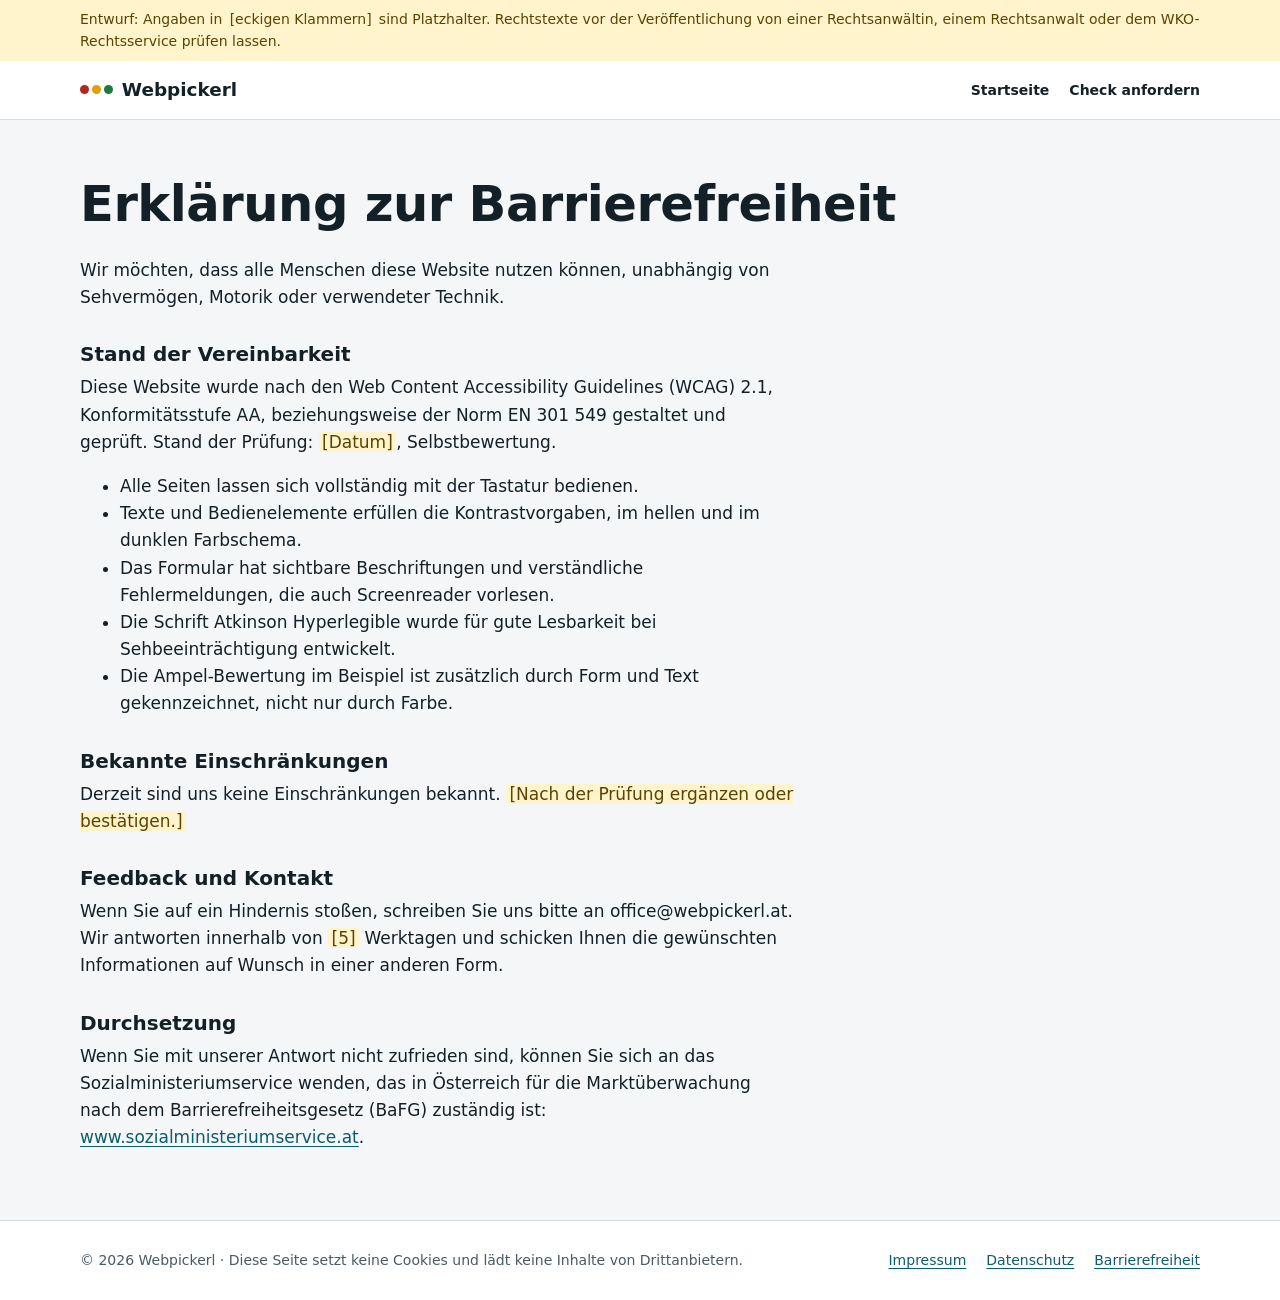
==== barrierefreiheit.html @ 26c3992f "Add Webpickerl landing page, legal pages and PHP backend Static landing page (Austrian German, no co" ====
<!doctype html>
<html lang="de-AT">
<head>
<meta charset="utf-8">
<meta name="viewport" content="width=device-width, initial-scale=1, viewport-fit=cover">
<title>Erklärung zur Barrierefreiheit</title>
<meta name="robots" content="noindex, follow">
<meta name="color-scheme" content="light dark">
<link rel="stylesheet" href="assets/styles.css">
</head>
<body>
<a class="skip" href="#inhalt">Zum Inhalt springen</a>

<!-- ENTWURF: diesen Hinweis vor dem Livegang entfernen -->
<div class="draft" role="note"><div class="wrap">Entwurf: Angaben in <span class="ph">[eckigen Klammern]</span> sind Platzhalter. Rechtstexte vor der Veröffentlichung von einer Rechtsanwältin, einem Rechtsanwalt oder dem WKO-Rechtsservice prüfen lassen.</div></div>

<header class="site-header">
  <div class="wrap">
    <a class="brand" href="index.html"><span class="brand-mark" aria-hidden="true"><i></i><i></i><i></i></span>Webpickerl</a>
    <nav class="site-nav" aria-label="Hauptnavigation">
      <ul>
        <li><a href="index.html">Startseite</a></li>
        <li><a href="index.html#anfordern">Check anfordern</a></li>
      </ul>
    </nav>
  </div>
</header>

<main id="inhalt" class="legal">
  <div class="wrap">
    <h1>Erklärung zur Barrierefreiheit</h1>
    <p>Wir möchten, dass alle Menschen diese Website nutzen können, unabhängig von Sehvermögen, Motorik oder verwendeter Technik.</p>

    <h2>Stand der Vereinbarkeit</h2>
    <p>Diese Website wurde nach den Web Content Accessibility Guidelines (WCAG) 2.1, Konformitätsstufe AA, beziehungsweise der Norm EN 301 549 gestaltet und geprüft. Stand der Prüfung: <span class="ph">[Datum]</span>, Selbstbewertung.</p>
    <ul>
      <li>Alle Seiten lassen sich vollständig mit der Tastatur bedienen.</li>
      <li>Texte und Bedienelemente erfüllen die Kontrastvorgaben, im hellen und im dunklen Farbschema.</li>
      <li>Das Formular hat sichtbare Beschriftungen und verständliche Fehlermeldungen, die auch Screenreader vorlesen.</li>
      <li>Die Schrift Atkinson Hyperlegible wurde für gute Lesbarkeit bei Sehbeeinträchtigung entwickelt.</li>
      <li>Die Ampel-Bewertung im Beispiel ist zusätzlich durch Form und Text gekennzeichnet, nicht nur durch Farbe.</li>
    </ul>

    <h2>Bekannte Einschränkungen</h2>
    <p>Derzeit sind uns keine Einschränkungen bekannt. <span class="ph">[Nach der Prüfung ergänzen oder bestätigen.]</span></p>

    <h2>Feedback und Kontakt</h2>
    <p>Wenn Sie auf ein Hindernis stoßen, schreiben Sie uns bitte an office@webpickerl.at. Wir antworten innerhalb von <span class="ph">[5]</span> Werktagen und schicken Ihnen die gewünschten Informationen auf Wunsch in einer anderen Form.</p>

    <h2>Durchsetzung</h2>
    <p>Wenn Sie mit unserer Antwort nicht zufrieden sind, können Sie sich an das Sozialministeriumservice wenden, das in Österreich für die Marktüberwachung nach dem Barrierefreiheitsgesetz (BaFG) zuständig ist: <a href="https://www.sozialministeriumservice.at" rel="noopener">www.sozialministeriumservice.at</a>.</p>
  </div>
</main>

<footer class="site-footer">
  <div class="wrap">
    <p>© 2026 Webpickerl · Diese Seite setzt keine Cookies und lädt keine Inhalte von Drittanbietern.</p>
    <ul>
      <li><a href="impressum.html">Impressum</a></li>
      <li><a href="datenschutz.html">Datenschutz</a></li>
      <li><a href="barrierefreiheit.html" aria-current="page">Barrierefreiheit</a></li>
    </ul>
  </div>
</footer>
</body>
</html>
---- assets/styles.css ----
/* Website-Check landing page
   Layout: one reading column with a two-column hero (pitch + sample "Ampel" report),
   sections separated by space and a single rule, the form as the one boxed object. */

@font-face { font-family: "Atkinson Hyperlegible"; src: url("fonts/atkinson-hyperlegible-latin-400-normal.woff2") format("woff2"); font-weight: 400; font-style: normal; font-display: swap; }
@font-face { font-family: "Atkinson Hyperlegible"; src: url("fonts/atkinson-hyperlegible-latin-400-italic.woff2") format("woff2"); font-weight: 400; font-style: italic; font-display: swap; }
@font-face { font-family: "Atkinson Hyperlegible"; src: url("fonts/atkinson-hyperlegible-latin-700-normal.woff2") format("woff2"); font-weight: 700; font-style: normal; font-display: swap; }
@font-face { font-family: "Bricolage Grotesque"; src: url("fonts/bricolage-grotesque-latin-700-normal.woff2") format("woff2"); font-weight: 700; font-style: normal; font-display: swap; }
@font-face { font-family: "Bricolage Grotesque"; src: url("fonts/bricolage-grotesque-latin-800-normal.woff2") format("woff2"); font-weight: 800; font-style: normal; font-display: swap; }

:root {
  --bg: #f4f6f7;
  --surface: #ffffff;
  --ink: #142028;
  --muted: #4a5a64;
  --line: #d3dce0;
  --accent: #0a5d70;
  --accent-ink: #ffffff;
  --accent-soft: #dcecef;
  --ok: #1d7a3e;
  --warn: #8a5a00;
  --warn-dot: #e0a100;
  --bad: #b3261e;
  --focus: #e0a100;
  --draft-bg: #fff4cc;
  --draft-ink: #5c4300;

  --font-display: "Bricolage Grotesque", "Segoe UI", system-ui, sans-serif;
  --font-body: "Atkinson Hyperlegible", "Segoe UI", system-ui, -apple-system, sans-serif;
  --font-mono: ui-monospace, "Cascadia Mono", Consolas, "DejaVu Sans Mono", monospace;

  --step--1: 0.875rem;
  --step-0: 1.0625rem;
  --step-1: 1.25rem;
  --step-2: 1.6rem;
  --step-3: clamp(2rem, 1.4rem + 2.6vw, 3.1rem);

  --radius: 6px;
  --measure: 66ch;
  --wrap: 72rem;
}
@media (prefers-color-scheme: dark) {
  :root:not([data-theme="light"]) {
    --bg: #0f171c; --surface: #16222a; --ink: #e5edf1; --muted: #a3b4bd; --line: #2b3b44;
    --accent: #6cc6d9; --accent-ink: #0b1a20; --accent-soft: #173640;
    --ok: #6fd18f; --warn: #f0c050; --warn-dot: #f0c050; --bad: #ff8a80; --focus: #f0c050;
    --draft-bg: #3a3010; --draft-ink: #ffe28a;
    color-scheme: dark;
  }
}
:root[data-theme="dark"] {
  --bg: #0f171c; --surface: #16222a; --ink: #e5edf1; --muted: #a3b4bd; --line: #2b3b44;
  --accent: #6cc6d9; --accent-ink: #0b1a20; --accent-soft: #173640;
  --ok: #6fd18f; --warn: #f0c050; --warn-dot: #f0c050; --bad: #ff8a80; --focus: #f0c050;
  --draft-bg: #3a3010; --draft-ink: #ffe28a;
  color-scheme: dark;
}

*, *::before, *::after { box-sizing: border-box; }
html { -webkit-text-size-adjust: 100%; }
body {
  margin: 0;
  background: var(--bg);
  color: var(--ink);
  font-family: var(--font-body);
  font-size: var(--step-0);
  line-height: 1.6;
}
img, svg { max-width: 100%; }
a { color: var(--accent); text-underline-offset: 0.18em; }
a:hover { text-decoration-thickness: 2px; }
:focus-visible { outline: 3px solid var(--focus); outline-offset: 2px; border-radius: 2px; }
h1, h2, h3 { font-family: var(--font-display); line-height: 1.15; text-wrap: balance; margin: 0; }
h1 { font-size: var(--step-3); font-weight: 800; letter-spacing: -0.01em; }
h2 { font-size: var(--step-2); font-weight: 700; }
h3 { font-size: var(--step-1); font-weight: 700; }
p { margin: 0; }

.wrap {
  max-width: var(--wrap);
  margin-inline: auto;
  padding-left: max(16px, env(safe-area-inset-left, 0px));
  padding-right: max(16px, env(safe-area-inset-right, 0px));
}

.skip {
  position: absolute; left: 8px; top: -100px; z-index: 20;
  background: var(--accent); color: var(--accent-ink); padding: 0.6rem 1rem; border-radius: var(--radius);
}
.skip:focus { top: 8px; }

.draft {
  background: var(--draft-bg); color: var(--draft-ink);
  font-size: var(--step--1);
}
.draft .wrap { padding-block: 0.5rem; }
.ph { background: var(--draft-bg); color: var(--draft-ink); padding: 0 0.2em; border-radius: 3px; }

/* Header */
.site-header { border-bottom: 1px solid var(--line); background: var(--surface); }
.site-header .wrap { display: flex; flex-wrap: wrap; align-items: center; justify-content: space-between; gap: 0.75rem 1.5rem; padding-block: 0.9rem; }
.brand { font-family: var(--font-display); font-weight: 800; font-size: 1.15rem; color: var(--ink); text-decoration: none; display: inline-flex; align-items: center; gap: 0.55rem; }
.brand-mark { display: inline-flex; gap: 3px; }
.brand-mark i { width: 9px; height: 9px; border-radius: 50%; display: block; }
.brand-mark i:nth-child(1) { background: var(--bad); }
.brand-mark i:nth-child(2) { background: var(--warn-dot); }
.brand-mark i:nth-child(3) { background: var(--ok); }
.site-nav ul { list-style: none; margin: 0; padding: 0; display: flex; flex-wrap: wrap; gap: 0.25rem 1.25rem; }
.site-nav a { color: var(--ink); text-decoration: none; font-weight: 700; font-size: var(--step--1); }
.site-nav a:hover { color: var(--accent); text-decoration: underline; }

/* Buttons */
.btn {
  display: inline-flex; align-items: center; justify-content: center; gap: 0.5rem;
  min-height: 48px; padding: 0.7rem 1.3rem;
  background: var(--accent); color: var(--accent-ink);
  border: 2px solid var(--accent); border-radius: var(--radius);
  font: 700 var(--step-0)/1.2 var(--font-body); text-decoration: none; cursor: pointer;
}
.btn:hover { filter: brightness(1.08); text-decoration: none; }
.btn-ghost { background: transparent; color: var(--accent); }

/* Sections */
main section { padding-block: clamp(2.5rem, 6vw, 4.5rem); }
main section + section { border-top: 1px solid var(--line); }
.eyebrow { font-size: var(--step--1); font-weight: 700; letter-spacing: 0.08em; text-transform: uppercase; color: var(--accent); }
.section-head { display: grid; gap: 0.6rem; max-width: var(--measure); margin-bottom: 2rem; }
.lead { font-size: var(--step-1); color: var(--muted); max-width: var(--measure); }

/* Hero */
.hero .wrap { display: grid; gap: 2.5rem; grid-template-columns: minmax(0, 1.1fr) minmax(0, 0.9fr); align-items: start; }
.hero-text { display: grid; gap: 1.25rem; min-width: 0; }
.hero-actions { display: flex; flex-wrap: wrap; gap: 0.75rem; align-items: center; }
.hero-facts { list-style: none; padding: 0; margin: 0; display: grid; gap: 0.35rem; color: var(--muted); }
.hero-facts li::before { content: "✓"; color: var(--ok); font-weight: 700; margin-right: 0.5rem; }

/* Sample report */
.report { background: var(--surface); border: 1px solid var(--line); border-radius: var(--radius); box-shadow: 0 10px 30px -18px rgba(10, 40, 50, 0.45); min-width: 0; }
.report-head { padding: 1rem 1.1rem 0.8rem; border-bottom: 1px solid var(--line); display: grid; gap: 0.15rem; }
.report-head .tag { justify-self: start; font-size: 0.75rem; font-weight: 700; letter-spacing: 0.08em; text-transform: uppercase; background: var(--accent-soft); color: var(--ink); padding: 0.1rem 0.5rem; border-radius: 3px; }
.report-head .url { font-family: var(--font-mono); font-size: var(--step--1); overflow-wrap: anywhere; }
.report-head .date { font-size: 0.8rem; color: var(--muted); }
.report ul { list-style: none; margin: 0; padding: 0.3rem 0; }
.report li { display: grid; grid-template-columns: 1.1rem minmax(0, 1fr) auto; gap: 0.6rem; align-items: baseline; padding: 0.5rem 1.1rem; font-size: var(--step--1); }
.report li + li { border-top: 1px dashed var(--line); }
.report .area { font-weight: 700; }
.report .finding { display: block; color: var(--muted); font-weight: 400; }
.report .verdict { font-size: 0.78rem; font-weight: 700; white-space: nowrap; }
.dot { width: 0.8rem; height: 0.8rem; display: inline-block; align-self: center; }
.dot.bad { background: var(--bad); border-radius: 2px; }
.dot.warn { background: var(--warn-dot); clip-path: polygon(50% 0, 100% 100%, 0 100%); }
.dot.ok { background: var(--ok); border-radius: 50%; }
.verdict.bad { color: var(--bad); }
.verdict.warn { color: var(--warn); }
.verdict.ok { color: var(--ok); }
.report-foot { padding: 0.7rem 1.1rem 1rem; border-top: 1px solid var(--line); font-size: 0.8rem; color: var(--muted); }

/* Letter note */
.letter { background: var(--accent-soft); }
main section.letter + section, main section + section.letter { border-top: 0; }
.letter .wrap { display: grid; grid-template-columns: minmax(0, 1fr) minmax(0, 1fr); gap: 1.25rem 2.5rem; align-items: center; padding-block: 1.8rem; }
.letter-title { font-size: var(--step-1); margin-bottom: 0.3rem; }
.code-form { display: grid; gap: 0.35rem; }
.code-row { display: flex; flex-wrap: wrap; gap: 0.6rem; }
.code-row input { flex: 1 1 12rem; width: auto; font-family: var(--font-mono); font-weight: 700; letter-spacing: 0.1em; text-transform: uppercase; border-style: dashed; background: var(--surface); }

/* Report page */
.report-page { padding-block: clamp(2rem, 5vw, 3.5rem); }
.report-meta { font-family: var(--font-mono); font-size: var(--step--1); color: var(--muted); }
.findings { list-style: none; padding: 0; margin: 0 0 2.5rem; display: grid; gap: 2rem; max-width: var(--measure); }
.finding-item { display: grid; gap: 0.5rem; padding-top: 1.5rem; border-top: 1px solid var(--line); }
.finding-area { display: flex; align-items: center; gap: 0.5rem; font-size: var(--step--1); font-weight: 700; color: var(--muted); }
.finding-letter { border-left: 3px solid var(--line); padding-left: 0.9rem; font-style: italic; }
.finding-item h3 { font-size: var(--step-0); font-family: var(--font-body); margin-top: 0.4rem; }
.recommend { background: var(--accent-soft); border-radius: var(--radius); padding: 1.25rem 1.4rem; display: grid; gap: 0.5rem; max-width: var(--measure); }
main section.letter { padding-block: 0; }

/* Check areas */
.areas { display: grid; grid-template-columns: repeat(3, minmax(0, 1fr)); gap: 2rem 2.25rem; list-style: none; padding: 0; margin: 0; }
.areas li { display: grid; gap: 0.45rem; align-content: start; min-width: 0; }
.areas .basis { font-family: var(--font-mono); font-size: 0.8rem; color: var(--muted); }

/* PHP alert */
.alert { display: grid; grid-template-columns: minmax(0, 1fr) minmax(0, 1fr); gap: 2rem; align-items: start; }
.alert .cve { font-family: var(--font-mono); font-size: var(--step--1); color: var(--bad); font-weight: 700; }
.alert dl { margin: 0; display: grid; grid-template-columns: auto minmax(0, 1fr); gap: 0.5rem 1rem; font-size: var(--step--1); }
.alert dt { font-family: var(--font-mono); font-weight: 700; }
.alert dd { margin: 0; color: var(--muted); }

/* Steps */
.steps { list-style: none; counter-reset: s; padding: 0; margin: 0; display: grid; grid-template-columns: repeat(4, minmax(0, 1fr)); gap: 1.5rem; }
.steps li { counter-increment: s; display: grid; gap: 0.4rem; align-content: start; min-width: 0; }
.steps li::before { content: counter(s); font-family: var(--font-display); font-weight: 800; font-size: 1.1rem; width: 2.2rem; height: 2.2rem; display: grid; place-items: center; border: 2px solid var(--accent); color: var(--accent); border-radius: 50%; }

/* Tiers */
.tiers { display: grid; grid-template-columns: repeat(3, minmax(0, 1fr)); gap: 1.25rem; }
.tier { border-top: 4px solid var(--line); padding-top: 1rem; display: grid; gap: 0.7rem; align-content: start; min-width: 0; }
.tier:nth-child(2) { border-top-color: var(--accent); }
.tier .claim { font-style: italic; color: var(--muted); }
.tier ul { margin: 0; padding-left: 1.1rem; display: grid; gap: 0.3rem; font-size: var(--step--1); }
.tier .price { font-weight: 700; font-variant-numeric: tabular-nums; }
.tier .for { font-size: var(--step--1); color: var(--muted); }
.note { font-size: var(--step--1); color: var(--muted); max-width: var(--measure); margin-top: 1.5rem; }

/* Form */
.form-wrap { display: grid; grid-template-columns: minmax(0, 0.8fr) minmax(0, 1.2fr); gap: 2.5rem; align-items: start; }
.form-intro { display: grid; gap: 1rem; }
form.check { background: var(--surface); border: 1px solid var(--line); border-radius: var(--radius); padding: clamp(1.1rem, 3vw, 2rem); display: grid; gap: 1.1rem; }
.field { display: grid; gap: 0.3rem; }
.row { display: grid; grid-template-columns: minmax(0, 1fr) minmax(0, 1fr); gap: 1.1rem; }
label, legend { font-weight: 700; }
legend { margin-bottom: 0.4rem; }
.opt { font-weight: 400; color: var(--muted); }
.hint { font-size: var(--step--1); color: var(--muted); }
input[type="text"], input[type="email"], input[type="url"], input[type="tel"], textarea {
  width: 100%; min-height: 48px; padding: 0.6rem 0.75rem;
  font: inherit; color: var(--ink); background: var(--bg);
  border: 2px solid var(--muted); border-radius: var(--radius);
}
textarea { min-height: 6.5rem; resize: vertical; }
input:focus-visible, textarea:focus-visible { border-color: var(--accent); }
input[aria-invalid="true"] { border-color: var(--bad); }
.error { color: var(--bad); font-size: var(--step--1); font-weight: 700; }
fieldset { border: 0; margin: 0; padding: 0; display: grid; gap: 0.8rem; }
.check-item { display: grid; grid-template-columns: 1.5rem minmax(0, 1fr); gap: 0.6rem; align-items: start; }
.check-item input { width: 1.35rem; height: 1.35rem; margin: 0.15rem 0 0; accent-color: var(--accent); }
.check-item label { font-weight: 400; }
.sr-legend { position: absolute; width: 1px; height: 1px; overflow: hidden; clip: rect(0 0 0 0); white-space: nowrap; }
.hp { position: absolute; left: -10000px; width: 1px; height: 1px; overflow: hidden; }
.form-status { border-left: 4px solid var(--accent); padding: 0.6rem 0.9rem; background: var(--accent-soft); }
.form-status:empty { display: none; }
.legal-small { font-size: var(--step--1); color: var(--muted); }

/* FAQ */
.faq { display: grid; gap: 0.25rem; max-width: var(--measure); }
.faq details { border-bottom: 1px solid var(--line); padding-block: 0.9rem; }
.faq summary { font-weight: 700; cursor: pointer; font-size: var(--step-1); font-family: var(--font-display); }
.faq details p { margin-top: 0.6rem; color: var(--muted); }

/* Footer */
.site-footer { border-top: 1px solid var(--line); background: var(--surface); font-size: var(--step--1); color: var(--muted); }
.site-footer .wrap { display: flex; flex-wrap: wrap; justify-content: space-between; gap: 1rem; padding-block: 1.75rem; }
.site-footer ul { list-style: none; margin: 0; padding: 0; display: flex; flex-wrap: wrap; gap: 0.5rem 1.25rem; }

/* Legal pages */
.legal { padding-block: clamp(2rem, 5vw, 3.5rem); }
.legal .wrap > * { max-width: var(--measure); }
.legal h1 { margin-bottom: 1.5rem; }
.legal h2 { font-size: var(--step-1); margin-top: 2rem; margin-bottom: 0.5rem; }
.legal p, .legal ul, .legal dl { margin-bottom: 0.8rem; }
.legal dl { display: grid; grid-template-columns: minmax(0, 12rem) minmax(0, 1fr); gap: 0.35rem 1rem; }
.legal dt { font-weight: 700; }
.legal dd { margin: 0; }

@media (max-width: 860px) {
  .hero .wrap, .alert, .form-wrap, .letter .wrap { grid-template-columns: minmax(0, 1fr); }
  .areas { grid-template-columns: minmax(0, 1fr) minmax(0, 1fr); }
  .tiers { grid-template-columns: minmax(0, 1fr); gap: 2rem; }
  .steps { grid-template-columns: minmax(0, 1fr) minmax(0, 1fr); }
}
@media (max-width: 560px) {
  .areas, .tiers, .steps, .row { grid-template-columns: minmax(0, 1fr); }
  .legal dl { grid-template-columns: minmax(0, 1fr); }
  .legal dd { margin-bottom: 0.5rem; }
}
@media (prefers-reduced-motion: reduce) {
  * { scroll-behavior: auto !important; transition: none !important; animation: none !important; }
}
@media (prefers-reduced-motion: no-preference) {
  html { scroll-behavior: smooth; }
}
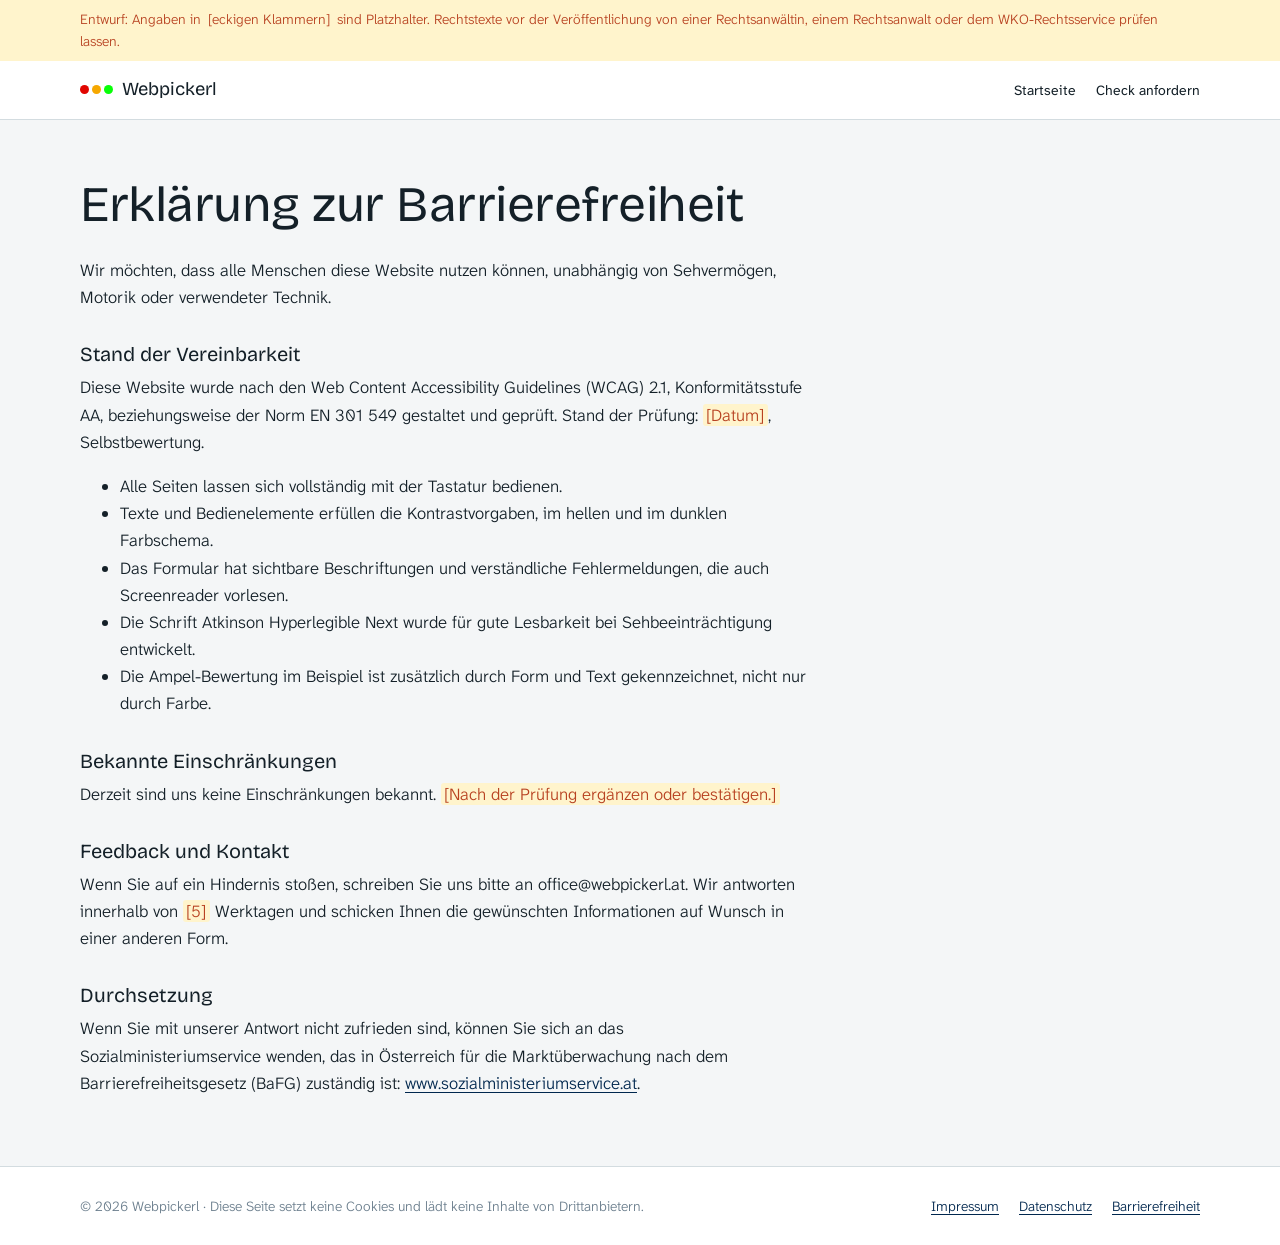
==== commit 4dbfdfd0: "Lighter type: Atkinson Hyperlegible Next 300/400, Bricolage 400 Bold weights (700/800) become 400 an" ====
--- a/barrierefreiheit.html
+++ b/barrierefreiheit.html
@@ -37,7 +37,7 @@
       <li>Alle Seiten lassen sich vollständig mit der Tastatur bedienen.</li>
       <li>Texte und Bedienelemente erfüllen die Kontrastvorgaben, im hellen und im dunklen Farbschema.</li>
       <li>Das Formular hat sichtbare Beschriftungen und verständliche Fehlermeldungen, die auch Screenreader vorlesen.</li>
-      <li>Die Schrift Atkinson Hyperlegible wurde für gute Lesbarkeit bei Sehbeeinträchtigung entwickelt.</li>
+      <li>Die Schrift Atkinson Hyperlegible Next wurde für gute Lesbarkeit bei Sehbeeinträchtigung entwickelt.</li>
       <li>Die Ampel-Bewertung im Beispiel ist zusätzlich durch Form und Text gekennzeichnet, nicht nur durch Farbe.</li>
     </ul>
 
--- a/assets/styles.css
+++ b/assets/styles.css
@@ -2,32 +2,57 @@
    Layout: one reading column with a two-column hero (pitch + sample "Ampel" report),
    sections separated by space and a single rule, the form as the one boxed object. */
 
-@font-face { font-family: "Atkinson Hyperlegible"; src: url("fonts/atkinson-hyperlegible-latin-400-normal.woff2") format("woff2"); font-weight: 400; font-style: normal; font-display: swap; }
-@font-face { font-family: "Atkinson Hyperlegible"; src: url("fonts/atkinson-hyperlegible-latin-400-italic.woff2") format("woff2"); font-weight: 400; font-style: italic; font-display: swap; }
-@font-face { font-family: "Atkinson Hyperlegible"; src: url("fonts/atkinson-hyperlegible-latin-700-normal.woff2") format("woff2"); font-weight: 700; font-style: normal; font-display: swap; }
-@font-face { font-family: "Bricolage Grotesque"; src: url("fonts/bricolage-grotesque-latin-700-normal.woff2") format("woff2"); font-weight: 700; font-style: normal; font-display: swap; }
-@font-face { font-family: "Bricolage Grotesque"; src: url("fonts/bricolage-grotesque-latin-800-normal.woff2") format("woff2"); font-weight: 800; font-style: normal; font-display: swap; }
+@font-face {
+  font-family: 'Atkinson Hyperlegible Next';
+  src: url('fonts/atkinson-hyperlegible-next-latin-300-normal.woff2') format('woff2');
+  font-weight: 300;
+  font-style: normal;
+  font-display: swap;
+}
+@font-face {
+  font-family: 'Atkinson Hyperlegible Next';
+  src: url('fonts/atkinson-hyperlegible-next-latin-300-italic.woff2') format('woff2');
+  font-weight: 300;
+  font-style: italic;
+  font-display: swap;
+}
+@font-face {
+  font-family: 'Atkinson Hyperlegible Next';
+  src: url('fonts/atkinson-hyperlegible-next-latin-400-normal.woff2') format('woff2');
+  font-weight: 400;
+  font-style: normal;
+  font-display: swap;
+}
+@font-face {
+  font-family: 'Bricolage Grotesque';
+  src: url('fonts/bricolage-grotesque-latin-400-normal.woff2') format('woff2');
+  font-weight: 400;
+  font-style: normal;
+  font-display: swap;
+}
 
 :root {
   --bg: #f4f6f7;
   --surface: #ffffff;
   --ink: #142028;
-  --muted: #4a5a64;
+  --muted: #6b7e8d;
   --line: #d3dce0;
-  --accent: #0a5d70;
+  --accent: #00274e;
   --accent-ink: #ffffff;
-  --accent-soft: #dcecef;
-  --ok: #1d7a3e;
-  --warn: #8a5a00;
-  --warn-dot: #e0a100;
-  --bad: #b3261e;
-  --focus: #e0a100;
+  --accent-soft: #ebf5ff;
+  --ok: #08ff08;
+  --warn: #ee5522;
+  --warn-dot: #f6a800;
+  --bad: #e10600;
+  --focus: #f6a800;
   --draft-bg: #fff4cc;
-  --draft-ink: #5c4300;
-
-  --font-display: "Bricolage Grotesque", "Segoe UI", system-ui, sans-serif;
-  --font-body: "Atkinson Hyperlegible", "Segoe UI", system-ui, -apple-system, sans-serif;
-  --font-mono: ui-monospace, "Cascadia Mono", Consolas, "DejaVu Sans Mono", monospace;
+  --draft-ink: #b84221;
+
+  --font-display: 'Bricolage Grotesque', 'Segoe UI', system-ui, sans-serif;
+  --font-body:
+    'Atkinson Hyperlegible Next', 'Segoe UI', system-ui, -apple-system, sans-serif;
+  --font-mono:
+    ui-monospace, 'Cascadia Mono', Consolas, 'DejaVu Sans Mono', monospace;
 
   --step--1: 0.875rem;
   --step-0: 1.0625rem;
@@ -40,41 +65,101 @@
   --wrap: 72rem;
 }
 @media (prefers-color-scheme: dark) {
-  :root:not([data-theme="light"]) {
-    --bg: #0f171c; --surface: #16222a; --ink: #e5edf1; --muted: #a3b4bd; --line: #2b3b44;
-    --accent: #6cc6d9; --accent-ink: #0b1a20; --accent-soft: #173640;
-    --ok: #6fd18f; --warn: #f0c050; --warn-dot: #f0c050; --bad: #ff8a80; --focus: #f0c050;
-    --draft-bg: #3a3010; --draft-ink: #ffe28a;
+  :root:not([data-theme='light']) {
+    --bg: #0f171c;
+    --surface: #16222a;
+    --ink: #eaeffc;
+    --muted: #adb6c6;
+    --line: #2b3b44;
+    --accent: #6cc6d9;
+    --accent-ink: #0b1a20;
+    --accent-soft: #00274e;
+    --ok: #08ff08;
+    --warn: #f6a800;
+    --warn-dot: #f6a800;
+    --bad: #ff8a80;
+    --focus: #f6a800;
+    --draft-bg: #3a3010;
+    --draft-ink: #ffe28a;
     color-scheme: dark;
   }
 }
-:root[data-theme="dark"] {
-  --bg: #0f171c; --surface: #16222a; --ink: #e5edf1; --muted: #a3b4bd; --line: #2b3b44;
-  --accent: #6cc6d9; --accent-ink: #0b1a20; --accent-soft: #173640;
-  --ok: #6fd18f; --warn: #f0c050; --warn-dot: #f0c050; --bad: #ff8a80; --focus: #f0c050;
-  --draft-bg: #3a3010; --draft-ink: #ffe28a;
+:root[data-theme='dark'] {
+  --bg: #0f171c;
+  --surface: #16222a;
+  --ink: #eaeffc;
+  --muted: #adb6c6;
+  --line: #2b3b44;
+  --accent: #6cc6d9;
+  --accent-ink: #0b1a20;
+  --accent-soft: #00274e;
+  --ok: #08ff08;
+  --warn: #f6a800;
+  --warn-dot: #f6a800;
+  --bad: #ff8a80;
+  --focus: #f6a800;
+  --draft-bg: #3a3010;
+  --draft-ink: #ffe28a;
   color-scheme: dark;
 }
 
-*, *::before, *::after { box-sizing: border-box; }
-html { -webkit-text-size-adjust: 100%; }
+*,
+*::before,
+*::after {
+  box-sizing: border-box;
+}
+html {
+  -webkit-text-size-adjust: 100%;
+}
 body {
   margin: 0;
   background: var(--bg);
   color: var(--ink);
   font-family: var(--font-body);
   font-size: var(--step-0);
+  font-weight: 300;
   line-height: 1.6;
 }
-img, svg { max-width: 100%; }
-a { color: var(--accent); text-underline-offset: 0.18em; }
-a:hover { text-decoration-thickness: 2px; }
-:focus-visible { outline: 3px solid var(--focus); outline-offset: 2px; border-radius: 2px; }
-h1, h2, h3 { font-family: var(--font-display); line-height: 1.15; text-wrap: balance; margin: 0; }
-h1 { font-size: var(--step-3); font-weight: 800; letter-spacing: -0.01em; }
-h2 { font-size: var(--step-2); font-weight: 700; }
-h3 { font-size: var(--step-1); font-weight: 700; }
-p { margin: 0; }
+img,
+svg {
+  max-width: 100%;
+}
+a {
+  color: var(--accent);
+  text-underline-offset: 0.18em;
+}
+a:hover {
+  text-decoration-thickness: 2px;
+}
+:focus-visible {
+  outline: 3px solid var(--focus);
+  outline-offset: 2px;
+  border-radius: 2px;
+}
+h1,
+h2,
+h3 {
+  font-family: var(--font-display);
+  line-height: 1.15;
+  text-wrap: balance;
+  margin: 0;
+}
+h1 {
+  font-size: var(--step-3);
+  font-weight: 400;
+  letter-spacing: -0.01em;
+}
+h2 {
+  font-size: var(--step-2);
+  font-weight: 400;
+}
+h3 {
+  font-size: var(--step-1);
+  font-weight: 400;
+}
+p {
+  margin: 0;
+}
 
 .wrap {
   max-width: var(--wrap);
@@ -84,188 +169,732 @@
 }
 
 .skip {
-  position: absolute; left: 8px; top: -100px; z-index: 20;
-  background: var(--accent); color: var(--accent-ink); padding: 0.6rem 1rem; border-radius: var(--radius);
-}
-.skip:focus { top: 8px; }
+  position: absolute;
+  left: 8px;
+  top: -100px;
+  z-index: 20;
+  background: var(--accent);
+  color: var(--accent-ink);
+  padding: 0.6rem 1rem;
+  border-radius: var(--radius);
+}
+.skip:focus {
+  top: 8px;
+}
 
 .draft {
-  background: var(--draft-bg); color: var(--draft-ink);
-  font-size: var(--step--1);
-}
-.draft .wrap { padding-block: 0.5rem; }
-.ph { background: var(--draft-bg); color: var(--draft-ink); padding: 0 0.2em; border-radius: 3px; }
+  background: var(--draft-bg);
+  color: var(--draft-ink);
+  font-size: var(--step--1);
+}
+.draft .wrap {
+  padding-block: 0.5rem;
+}
+.ph {
+  background: var(--draft-bg);
+  color: var(--draft-ink);
+  padding: 0 0.2em;
+  border-radius: 3px;
+}
 
 /* Header */
-.site-header { border-bottom: 1px solid var(--line); background: var(--surface); }
-.site-header .wrap { display: flex; flex-wrap: wrap; align-items: center; justify-content: space-between; gap: 0.75rem 1.5rem; padding-block: 0.9rem; }
-.brand { font-family: var(--font-display); font-weight: 800; font-size: 1.15rem; color: var(--ink); text-decoration: none; display: inline-flex; align-items: center; gap: 0.55rem; }
-.brand-mark { display: inline-flex; gap: 3px; }
-.brand-mark i { width: 9px; height: 9px; border-radius: 50%; display: block; }
-.brand-mark i:nth-child(1) { background: var(--bad); }
-.brand-mark i:nth-child(2) { background: var(--warn-dot); }
-.brand-mark i:nth-child(3) { background: var(--ok); }
-.site-nav ul { list-style: none; margin: 0; padding: 0; display: flex; flex-wrap: wrap; gap: 0.25rem 1.25rem; }
-.site-nav a { color: var(--ink); text-decoration: none; font-weight: 700; font-size: var(--step--1); }
-.site-nav a:hover { color: var(--accent); text-decoration: underline; }
+.site-header {
+  border-bottom: 1px solid var(--line);
+  background: var(--surface);
+}
+.site-header .wrap {
+  display: flex;
+  flex-wrap: wrap;
+  align-items: center;
+  justify-content: space-between;
+  gap: 0.75rem 1.5rem;
+  padding-block: 0.9rem;
+}
+.brand {
+  font-family: var(--font-display);
+  font-weight: 400;
+  font-size: 1.15rem;
+  color: var(--ink);
+  text-decoration: none;
+  display: inline-flex;
+  align-items: center;
+  gap: 0.55rem;
+}
+.brand-mark {
+  display: inline-flex;
+  gap: 3px;
+}
+.brand-mark i {
+  width: 9px;
+  height: 9px;
+  border-radius: 50%;
+  display: block;
+}
+.brand-mark i:nth-child(1) {
+  background: var(--bad);
+}
+.brand-mark i:nth-child(2) {
+  background: var(--warn-dot);
+}
+.brand-mark i:nth-child(3) {
+  background: var(--ok);
+}
+.site-nav ul {
+  list-style: none;
+  margin: 0;
+  padding: 0;
+  display: flex;
+  flex-wrap: wrap;
+  gap: 0.25rem 1.25rem;
+}
+.site-nav a {
+  color: var(--ink);
+  text-decoration: none;
+  font-weight: 400;
+  font-size: var(--step--1);
+}
+.site-nav a:hover {
+  color: var(--accent);
+  text-decoration: underline;
+}
 
 /* Buttons */
 .btn {
-  display: inline-flex; align-items: center; justify-content: center; gap: 0.5rem;
-  min-height: 48px; padding: 0.7rem 1.3rem;
-  background: var(--accent); color: var(--accent-ink);
-  border: 2px solid var(--accent); border-radius: var(--radius);
-  font: 700 var(--step-0)/1.2 var(--font-body); text-decoration: none; cursor: pointer;
-}
-.btn:hover { filter: brightness(1.08); text-decoration: none; }
-.btn-ghost { background: transparent; color: var(--accent); }
+  display: inline-flex;
+  align-items: center;
+  justify-content: center;
+  gap: 0.5rem;
+  min-height: 48px;
+  padding: 0.7rem 1.3rem;
+  background: var(--accent);
+  color: var(--accent-ink);
+  border: 2px solid var(--accent);
+  border-radius: var(--radius);
+  font: 400 var(--step-0)/1.2 var(--font-body);
+  text-decoration: none;
+  cursor: pointer;
+}
+.btn:hover {
+  filter: brightness(1.08);
+  text-decoration: none;
+}
+.btn-ghost {
+  background: transparent;
+  color: var(--accent);
+}
 
 /* Sections */
-main section { padding-block: clamp(2.5rem, 6vw, 4.5rem); }
-main section + section { border-top: 1px solid var(--line); }
-.eyebrow { font-size: var(--step--1); font-weight: 700; letter-spacing: 0.08em; text-transform: uppercase; color: var(--accent); }
-.section-head { display: grid; gap: 0.6rem; max-width: var(--measure); margin-bottom: 2rem; }
-.lead { font-size: var(--step-1); color: var(--muted); max-width: var(--measure); }
+main section {
+  padding-block: clamp(2.5rem, 6vw, 4.5rem);
+}
+main section + section {
+  border-top: 1px solid var(--line);
+}
+.eyebrow {
+  font-size: var(--step--1);
+  font-weight: 400;
+  letter-spacing: 0.08em;
+  text-transform: uppercase;
+  color: var(--accent);
+}
+.section-head {
+  display: grid;
+  gap: 0.6rem;
+  max-width: var(--measure);
+  margin-bottom: 2rem;
+}
+.lead {
+  font-size: var(--step-1);
+  color: var(--muted);
+  max-width: var(--measure);
+}
 
 /* Hero */
-.hero .wrap { display: grid; gap: 2.5rem; grid-template-columns: minmax(0, 1.1fr) minmax(0, 0.9fr); align-items: start; }
-.hero-text { display: grid; gap: 1.25rem; min-width: 0; }
-.hero-actions { display: flex; flex-wrap: wrap; gap: 0.75rem; align-items: center; }
-.hero-facts { list-style: none; padding: 0; margin: 0; display: grid; gap: 0.35rem; color: var(--muted); }
-.hero-facts li::before { content: "✓"; color: var(--ok); font-weight: 700; margin-right: 0.5rem; }
+.hero .wrap {
+  display: grid;
+  gap: 2.5rem;
+  grid-template-columns: minmax(0, 1.1fr) minmax(0, 0.9fr);
+  align-items: start;
+}
+.hero-text {
+  display: grid;
+  gap: 1.25rem;
+  min-width: 0;
+}
+.hero-actions {
+  display: flex;
+  flex-wrap: wrap;
+  gap: 0.75rem;
+  align-items: center;
+}
+.hero-facts {
+  list-style: none;
+  padding: 0;
+  margin: 0;
+  display: grid;
+  gap: 0.35rem;
+  color: var(--muted);
+}
+.hero-facts li::before {
+  content: '✓';
+  color: var(--ok);
+  font-weight: 400;
+  margin-right: 0.5rem;
+}
 
 /* Sample report */
-.report { background: var(--surface); border: 1px solid var(--line); border-radius: var(--radius); box-shadow: 0 10px 30px -18px rgba(10, 40, 50, 0.45); min-width: 0; }
-.report-head { padding: 1rem 1.1rem 0.8rem; border-bottom: 1px solid var(--line); display: grid; gap: 0.15rem; }
-.report-head .tag { justify-self: start; font-size: 0.75rem; font-weight: 700; letter-spacing: 0.08em; text-transform: uppercase; background: var(--accent-soft); color: var(--ink); padding: 0.1rem 0.5rem; border-radius: 3px; }
-.report-head .url { font-family: var(--font-mono); font-size: var(--step--1); overflow-wrap: anywhere; }
-.report-head .date { font-size: 0.8rem; color: var(--muted); }
-.report ul { list-style: none; margin: 0; padding: 0.3rem 0; }
-.report li { display: grid; grid-template-columns: 1.1rem minmax(0, 1fr) auto; gap: 0.6rem; align-items: baseline; padding: 0.5rem 1.1rem; font-size: var(--step--1); }
-.report li + li { border-top: 1px dashed var(--line); }
-.report .area { font-weight: 700; }
-.report .finding { display: block; color: var(--muted); font-weight: 400; }
-.report .verdict { font-size: 0.78rem; font-weight: 700; white-space: nowrap; }
-.dot { width: 0.8rem; height: 0.8rem; display: inline-block; align-self: center; }
-.dot.bad { background: var(--bad); border-radius: 2px; }
-.dot.warn { background: var(--warn-dot); clip-path: polygon(50% 0, 100% 100%, 0 100%); }
-.dot.ok { background: var(--ok); border-radius: 50%; }
-.verdict.bad { color: var(--bad); }
-.verdict.warn { color: var(--warn); }
-.verdict.ok { color: var(--ok); }
-.report-foot { padding: 0.7rem 1.1rem 1rem; border-top: 1px solid var(--line); font-size: 0.8rem; color: var(--muted); }
+.report {
+  background: var(--surface);
+  border: 1px solid var(--line);
+  border-radius: var(--radius);
+  box-shadow: 0 10px 30px -18px rgba(10, 40, 50, 0.45);
+  min-width: 0;
+}
+.report-head {
+  padding: 1rem 1.1rem 0.8rem;
+  border-bottom: 1px solid var(--line);
+  display: grid;
+  gap: 0.15rem;
+}
+.report-head .tag {
+  justify-self: start;
+  font-size: 0.75rem;
+  font-weight: 400;
+  letter-spacing: 0.08em;
+  text-transform: uppercase;
+  background: var(--accent-soft);
+  color: var(--ink);
+  padding: 0.1rem 0.5rem;
+  border-radius: 3px;
+}
+.report-head .url {
+  font-family: var(--font-mono);
+  font-size: var(--step--1);
+  overflow-wrap: anywhere;
+}
+.report-head .date {
+  font-size: 0.8rem;
+  color: var(--muted);
+}
+.report ul {
+  list-style: none;
+  margin: 0;
+  padding: 0.3rem 0;
+}
+.report li {
+  display: grid;
+  grid-template-columns: 1.1rem minmax(0, 1fr) auto;
+  gap: 0.6rem;
+  align-items: baseline;
+  padding: 0.5rem 1.1rem;
+  font-size: var(--step--1);
+}
+.report li + li {
+  border-top: 1px dashed var(--line);
+}
+.report .area {
+  font-weight: 400;
+}
+.report .finding {
+  display: block;
+  color: var(--muted);
+  font-weight: 300;
+}
+.report .verdict {
+  font-size: 0.78rem;
+  font-weight: 400;
+  white-space: nowrap;
+}
+.dot {
+  width: 0.8rem;
+  height: 0.8rem;
+  display: inline-block;
+  align-self: center;
+}
+.dot.bad {
+  background: var(--bad);
+  border-radius: 2px;
+}
+.dot.warn {
+  background: var(--warn-dot);
+  clip-path: polygon(50% 0, 100% 100%, 0 100%);
+}
+.dot.ok {
+  background: var(--ok);
+  border-radius: 50%;
+}
+.verdict.bad {
+  color: var(--bad);
+}
+.verdict.warn {
+  color: var(--warn);
+}
+.verdict.ok {
+  color: var(--ok);
+}
+.report-foot {
+  padding: 0.7rem 1.1rem 1rem;
+  border-top: 1px solid var(--line);
+  font-size: 0.8rem;
+  color: var(--muted);
+}
 
 /* Letter note */
-.letter { background: var(--accent-soft); }
-main section.letter + section, main section + section.letter { border-top: 0; }
-.letter .wrap { display: grid; grid-template-columns: minmax(0, 1fr) minmax(0, 1fr); gap: 1.25rem 2.5rem; align-items: center; padding-block: 1.8rem; }
-.letter-title { font-size: var(--step-1); margin-bottom: 0.3rem; }
-.code-form { display: grid; gap: 0.35rem; }
-.code-row { display: flex; flex-wrap: wrap; gap: 0.6rem; }
-.code-row input { flex: 1 1 12rem; width: auto; font-family: var(--font-mono); font-weight: 700; letter-spacing: 0.1em; text-transform: uppercase; border-style: dashed; background: var(--surface); }
+.letter {
+  background: var(--accent-soft);
+}
+main section.letter + section,
+main section + section.letter {
+  border-top: 0;
+}
+.letter .wrap {
+  display: grid;
+  grid-template-columns: minmax(0, 1fr) minmax(0, 1fr);
+  gap: 1.25rem 2.5rem;
+  align-items: center;
+  padding-block: 1.8rem;
+}
+.letter-title {
+  font-size: var(--step-1);
+  margin-bottom: 0.3rem;
+}
+.code-form {
+  display: grid;
+  gap: 0.35rem;
+}
+.code-row {
+  display: flex;
+  flex-wrap: wrap;
+  gap: 0.6rem;
+}
+.code-row input {
+  flex: 1 1 12rem;
+  width: auto;
+  font-family: var(--font-mono);
+  font-weight: 400;
+  letter-spacing: 0.1em;
+  text-transform: uppercase;
+  border-style: dashed;
+  background: var(--surface);
+}
 
 /* Report page */
-.report-page { padding-block: clamp(2rem, 5vw, 3.5rem); }
-.report-meta { font-family: var(--font-mono); font-size: var(--step--1); color: var(--muted); }
-.findings { list-style: none; padding: 0; margin: 0 0 2.5rem; display: grid; gap: 2rem; max-width: var(--measure); }
-.finding-item { display: grid; gap: 0.5rem; padding-top: 1.5rem; border-top: 1px solid var(--line); }
-.finding-area { display: flex; align-items: center; gap: 0.5rem; font-size: var(--step--1); font-weight: 700; color: var(--muted); }
-.finding-letter { border-left: 3px solid var(--line); padding-left: 0.9rem; font-style: italic; }
-.finding-item h3 { font-size: var(--step-0); font-family: var(--font-body); margin-top: 0.4rem; }
-.recommend { background: var(--accent-soft); border-radius: var(--radius); padding: 1.25rem 1.4rem; display: grid; gap: 0.5rem; max-width: var(--measure); }
-main section.letter { padding-block: 0; }
+.report-page {
+  padding-block: clamp(2rem, 5vw, 3.5rem);
+}
+.report-meta {
+  font-family: var(--font-mono);
+  font-size: var(--step--1);
+  color: var(--muted);
+}
+.findings {
+  list-style: none;
+  padding: 0;
+  margin: 0 0 2.5rem;
+  display: grid;
+  gap: 2rem;
+  max-width: var(--measure);
+}
+.finding-item {
+  display: grid;
+  gap: 0.5rem;
+  padding-top: 1.5rem;
+  border-top: 1px solid var(--line);
+}
+.finding-area {
+  display: flex;
+  align-items: center;
+  gap: 0.5rem;
+  font-size: var(--step--1);
+  font-weight: 400;
+  color: var(--muted);
+}
+.finding-letter {
+  border-left: 3px solid var(--line);
+  padding-left: 0.9rem;
+  font-style: italic;
+}
+.finding-item h3 {
+  font-size: var(--step-0);
+  font-family: var(--font-body);
+  margin-top: 0.4rem;
+}
+.recommend {
+  background: var(--accent-soft);
+  border-radius: var(--radius);
+  padding: 1.25rem 1.4rem;
+  display: grid;
+  gap: 0.5rem;
+  max-width: var(--measure);
+}
+main section.letter {
+  padding-block: 0;
+}
 
 /* Check areas */
-.areas { display: grid; grid-template-columns: repeat(3, minmax(0, 1fr)); gap: 2rem 2.25rem; list-style: none; padding: 0; margin: 0; }
-.areas li { display: grid; gap: 0.45rem; align-content: start; min-width: 0; }
-.areas .basis { font-family: var(--font-mono); font-size: 0.8rem; color: var(--muted); }
+.areas {
+  display: grid;
+  grid-template-columns: repeat(3, minmax(0, 1fr));
+  gap: 2rem 2.25rem;
+  list-style: none;
+  padding: 0;
+  margin: 0;
+}
+.areas li {
+  display: grid;
+  gap: 0.45rem;
+  align-content: start;
+  min-width: 0;
+}
+.areas .basis {
+  font-family: var(--font-mono);
+  font-size: 0.8rem;
+  color: var(--muted);
+}
 
 /* PHP alert */
-.alert { display: grid; grid-template-columns: minmax(0, 1fr) minmax(0, 1fr); gap: 2rem; align-items: start; }
-.alert .cve { font-family: var(--font-mono); font-size: var(--step--1); color: var(--bad); font-weight: 700; }
-.alert dl { margin: 0; display: grid; grid-template-columns: auto minmax(0, 1fr); gap: 0.5rem 1rem; font-size: var(--step--1); }
-.alert dt { font-family: var(--font-mono); font-weight: 700; }
-.alert dd { margin: 0; color: var(--muted); }
+.alert {
+  display: grid;
+  grid-template-columns: minmax(0, 1fr) minmax(0, 1fr);
+  gap: 2rem;
+  align-items: start;
+}
+.alert .cve {
+  font-family: var(--font-mono);
+  font-size: var(--step--1);
+  color: var(--bad);
+  font-weight: 400;
+}
+.alert dl {
+  margin: 0;
+  display: grid;
+  grid-template-columns: auto minmax(0, 1fr);
+  gap: 0.5rem 1rem;
+  font-size: var(--step--1);
+}
+.alert dt {
+  font-family: var(--font-mono);
+  font-weight: 400;
+}
+.alert dd {
+  margin: 0;
+  color: var(--muted);
+}
 
 /* Steps */
-.steps { list-style: none; counter-reset: s; padding: 0; margin: 0; display: grid; grid-template-columns: repeat(4, minmax(0, 1fr)); gap: 1.5rem; }
-.steps li { counter-increment: s; display: grid; gap: 0.4rem; align-content: start; min-width: 0; }
-.steps li::before { content: counter(s); font-family: var(--font-display); font-weight: 800; font-size: 1.1rem; width: 2.2rem; height: 2.2rem; display: grid; place-items: center; border: 2px solid var(--accent); color: var(--accent); border-radius: 50%; }
+.steps {
+  list-style: none;
+  counter-reset: s;
+  padding: 0;
+  margin: 0;
+  display: grid;
+  grid-template-columns: repeat(4, minmax(0, 1fr));
+  gap: 1.5rem;
+}
+.steps li {
+  counter-increment: s;
+  display: grid;
+  gap: 0.4rem;
+  align-content: start;
+  min-width: 0;
+}
+.steps li::before {
+  content: counter(s);
+  font-family: var(--font-display);
+  font-weight: 400;
+  font-size: 1.1rem;
+  width: 2.2rem;
+  height: 2.2rem;
+  display: grid;
+  place-items: center;
+  border: 2px solid var(--accent);
+  color: var(--accent);
+  border-radius: 50%;
+}
 
 /* Tiers */
-.tiers { display: grid; grid-template-columns: repeat(3, minmax(0, 1fr)); gap: 1.25rem; }
-.tier { border-top: 4px solid var(--line); padding-top: 1rem; display: grid; gap: 0.7rem; align-content: start; min-width: 0; }
-.tier:nth-child(2) { border-top-color: var(--accent); }
-.tier .claim { font-style: italic; color: var(--muted); }
-.tier ul { margin: 0; padding-left: 1.1rem; display: grid; gap: 0.3rem; font-size: var(--step--1); }
-.tier .price { font-weight: 700; font-variant-numeric: tabular-nums; }
-.tier .for { font-size: var(--step--1); color: var(--muted); }
-.note { font-size: var(--step--1); color: var(--muted); max-width: var(--measure); margin-top: 1.5rem; }
+.tiers {
+  display: grid;
+  grid-template-columns: repeat(3, minmax(0, 1fr));
+  gap: 1.25rem;
+}
+.tier {
+  border-top: 4px solid var(--line);
+  padding-top: 1rem;
+  display: grid;
+  gap: 0.7rem;
+  align-content: start;
+  min-width: 0;
+}
+.tier:nth-child(2) {
+  border-top-color: var(--accent);
+}
+.tier .claim {
+  font-style: italic;
+  color: var(--muted);
+}
+.tier ul {
+  margin: 0;
+  padding-left: 1.1rem;
+  display: grid;
+  gap: 0.3rem;
+  font-size: var(--step--1);
+}
+.tier .price {
+  font-weight: 400;
+  font-variant-numeric: tabular-nums;
+}
+.tier .for {
+  font-size: var(--step--1);
+  color: var(--muted);
+}
+.note {
+  font-size: var(--step--1);
+  color: var(--muted);
+  max-width: var(--measure);
+  margin-top: 1.5rem;
+}
 
 /* Form */
-.form-wrap { display: grid; grid-template-columns: minmax(0, 0.8fr) minmax(0, 1.2fr); gap: 2.5rem; align-items: start; }
-.form-intro { display: grid; gap: 1rem; }
-form.check { background: var(--surface); border: 1px solid var(--line); border-radius: var(--radius); padding: clamp(1.1rem, 3vw, 2rem); display: grid; gap: 1.1rem; }
-.field { display: grid; gap: 0.3rem; }
-.row { display: grid; grid-template-columns: minmax(0, 1fr) minmax(0, 1fr); gap: 1.1rem; }
-label, legend { font-weight: 700; }
-legend { margin-bottom: 0.4rem; }
-.opt { font-weight: 400; color: var(--muted); }
-.hint { font-size: var(--step--1); color: var(--muted); }
-input[type="text"], input[type="email"], input[type="url"], input[type="tel"], textarea {
-  width: 100%; min-height: 48px; padding: 0.6rem 0.75rem;
-  font: inherit; color: var(--ink); background: var(--bg);
-  border: 2px solid var(--muted); border-radius: var(--radius);
-}
-textarea { min-height: 6.5rem; resize: vertical; }
-input:focus-visible, textarea:focus-visible { border-color: var(--accent); }
-input[aria-invalid="true"] { border-color: var(--bad); }
-.error { color: var(--bad); font-size: var(--step--1); font-weight: 700; }
-fieldset { border: 0; margin: 0; padding: 0; display: grid; gap: 0.8rem; }
-.check-item { display: grid; grid-template-columns: 1.5rem minmax(0, 1fr); gap: 0.6rem; align-items: start; }
-.check-item input { width: 1.35rem; height: 1.35rem; margin: 0.15rem 0 0; accent-color: var(--accent); }
-.check-item label { font-weight: 400; }
-.sr-legend { position: absolute; width: 1px; height: 1px; overflow: hidden; clip: rect(0 0 0 0); white-space: nowrap; }
-.hp { position: absolute; left: -10000px; width: 1px; height: 1px; overflow: hidden; }
-.form-status { border-left: 4px solid var(--accent); padding: 0.6rem 0.9rem; background: var(--accent-soft); }
-.form-status:empty { display: none; }
-.legal-small { font-size: var(--step--1); color: var(--muted); }
+.form-wrap {
+  display: grid;
+  grid-template-columns: minmax(0, 0.8fr) minmax(0, 1.2fr);
+  gap: 2.5rem;
+  align-items: start;
+}
+.form-intro {
+  display: grid;
+  gap: 1rem;
+}
+form.check {
+  background: var(--surface);
+  border: 1px solid var(--line);
+  border-radius: var(--radius);
+  padding: clamp(1.1rem, 3vw, 2rem);
+  display: grid;
+  gap: 1.1rem;
+}
+.field {
+  display: grid;
+  gap: 0.3rem;
+}
+.row {
+  display: grid;
+  grid-template-columns: minmax(0, 1fr) minmax(0, 1fr);
+  gap: 1.1rem;
+}
+label,
+legend {
+  font-weight: 400;
+}
+legend {
+  margin-bottom: 0.4rem;
+}
+.opt {
+  font-weight: 300;
+  color: var(--muted);
+}
+.hint {
+  font-size: var(--step--1);
+  color: var(--muted);
+}
+input[type='text'],
+input[type='email'],
+input[type='url'],
+input[type='tel'],
+textarea {
+  width: 100%;
+  min-height: 48px;
+  padding: 0.6rem 0.75rem;
+  font: inherit;
+  color: var(--ink);
+  background: var(--bg);
+  border: 2px solid var(--muted);
+  border-radius: var(--radius);
+}
+textarea {
+  min-height: 6.5rem;
+  resize: vertical;
+}
+input:focus-visible,
+textarea:focus-visible {
+  border-color: var(--accent);
+}
+input[aria-invalid='true'] {
+  border-color: var(--bad);
+}
+.error {
+  color: var(--bad);
+  font-size: var(--step--1);
+  font-weight: 400;
+}
+fieldset {
+  border: 0;
+  margin: 0;
+  padding: 0;
+  display: grid;
+  gap: 0.8rem;
+}
+.check-item {
+  display: grid;
+  grid-template-columns: 1.5rem minmax(0, 1fr);
+  gap: 0.6rem;
+  align-items: start;
+}
+.check-item input {
+  width: 1.35rem;
+  height: 1.35rem;
+  margin: 0.15rem 0 0;
+  accent-color: var(--accent);
+}
+.check-item label {
+  font-weight: 300;
+}
+.sr-legend {
+  position: absolute;
+  width: 1px;
+  height: 1px;
+  overflow: hidden;
+  clip: rect(0 0 0 0);
+  white-space: nowrap;
+}
+.hp {
+  position: absolute;
+  left: -10000px;
+  width: 1px;
+  height: 1px;
+  overflow: hidden;
+}
+.form-status {
+  border-left: 4px solid var(--accent);
+  padding: 0.6rem 0.9rem;
+  background: var(--accent-soft);
+}
+.form-status:empty {
+  display: none;
+}
+.legal-small {
+  font-size: var(--step--1);
+  color: var(--muted);
+}
 
 /* FAQ */
-.faq { display: grid; gap: 0.25rem; max-width: var(--measure); }
-.faq details { border-bottom: 1px solid var(--line); padding-block: 0.9rem; }
-.faq summary { font-weight: 700; cursor: pointer; font-size: var(--step-1); font-family: var(--font-display); }
-.faq details p { margin-top: 0.6rem; color: var(--muted); }
+.faq {
+  display: grid;
+  gap: 0.25rem;
+  max-width: var(--measure);
+}
+.faq details {
+  border-bottom: 1px solid var(--line);
+  padding-block: 0.9rem;
+}
+.faq summary {
+  font-weight: 400;
+  cursor: pointer;
+  font-size: var(--step-1);
+  font-family: var(--font-display);
+}
+.faq details p {
+  margin-top: 0.6rem;
+  color: var(--muted);
+}
 
 /* Footer */
-.site-footer { border-top: 1px solid var(--line); background: var(--surface); font-size: var(--step--1); color: var(--muted); }
-.site-footer .wrap { display: flex; flex-wrap: wrap; justify-content: space-between; gap: 1rem; padding-block: 1.75rem; }
-.site-footer ul { list-style: none; margin: 0; padding: 0; display: flex; flex-wrap: wrap; gap: 0.5rem 1.25rem; }
+.site-footer {
+  border-top: 1px solid var(--line);
+  background: var(--surface);
+  font-size: var(--step--1);
+  color: var(--muted);
+}
+.site-footer .wrap {
+  display: flex;
+  flex-wrap: wrap;
+  justify-content: space-between;
+  gap: 1rem;
+  padding-block: 1.75rem;
+}
+.site-footer ul {
+  list-style: none;
+  margin: 0;
+  padding: 0;
+  display: flex;
+  flex-wrap: wrap;
+  gap: 0.5rem 1.25rem;
+}
 
 /* Legal pages */
-.legal { padding-block: clamp(2rem, 5vw, 3.5rem); }
-.legal .wrap > * { max-width: var(--measure); }
-.legal h1 { margin-bottom: 1.5rem; }
-.legal h2 { font-size: var(--step-1); margin-top: 2rem; margin-bottom: 0.5rem; }
-.legal p, .legal ul, .legal dl { margin-bottom: 0.8rem; }
-.legal dl { display: grid; grid-template-columns: minmax(0, 12rem) minmax(0, 1fr); gap: 0.35rem 1rem; }
-.legal dt { font-weight: 700; }
-.legal dd { margin: 0; }
+.legal {
+  padding-block: clamp(2rem, 5vw, 3.5rem);
+}
+.legal .wrap > * {
+  max-width: var(--measure);
+}
+.legal h1 {
+  margin-bottom: 1.5rem;
+}
+.legal h2 {
+  font-size: var(--step-1);
+  margin-top: 2rem;
+  margin-bottom: 0.5rem;
+}
+.legal p,
+.legal ul,
+.legal dl {
+  margin-bottom: 0.8rem;
+}
+.legal dl {
+  display: grid;
+  grid-template-columns: minmax(0, 12rem) minmax(0, 1fr);
+  gap: 0.35rem 1rem;
+}
+.legal dt {
+  font-weight: 400;
+}
+.legal dd {
+  margin: 0;
+}
 
 @media (max-width: 860px) {
-  .hero .wrap, .alert, .form-wrap, .letter .wrap { grid-template-columns: minmax(0, 1fr); }
-  .areas { grid-template-columns: minmax(0, 1fr) minmax(0, 1fr); }
-  .tiers { grid-template-columns: minmax(0, 1fr); gap: 2rem; }
-  .steps { grid-template-columns: minmax(0, 1fr) minmax(0, 1fr); }
+  .hero .wrap,
+  .alert,
+  .form-wrap,
+  .letter .wrap {
+    grid-template-columns: minmax(0, 1fr);
+  }
+  .areas {
+    grid-template-columns: minmax(0, 1fr) minmax(0, 1fr);
+  }
+  .tiers {
+    grid-template-columns: minmax(0, 1fr);
+    gap: 2rem;
+  }
+  .steps {
+    grid-template-columns: minmax(0, 1fr) minmax(0, 1fr);
+  }
 }
 @media (max-width: 560px) {
-  .areas, .tiers, .steps, .row { grid-template-columns: minmax(0, 1fr); }
-  .legal dl { grid-template-columns: minmax(0, 1fr); }
-  .legal dd { margin-bottom: 0.5rem; }
+  .areas,
+  .tiers,
+  .steps,
+  .row {
+    grid-template-columns: minmax(0, 1fr);
+  }
+  .legal dl {
+    grid-template-columns: minmax(0, 1fr);
+  }
+  .legal dd {
+    margin-bottom: 0.5rem;
+  }
 }
 @media (prefers-reduced-motion: reduce) {
-  * { scroll-behavior: auto !important; transition: none !important; animation: none !important; }
+  * {
+    scroll-behavior: auto !important;
+    transition: none !important;
+    animation: none !important;
+  }
 }
 @media (prefers-reduced-motion: no-preference) {
-  html { scroll-behavior: smooth; }
-}
+  html {
+    scroll-behavior: smooth;
+  }
+}
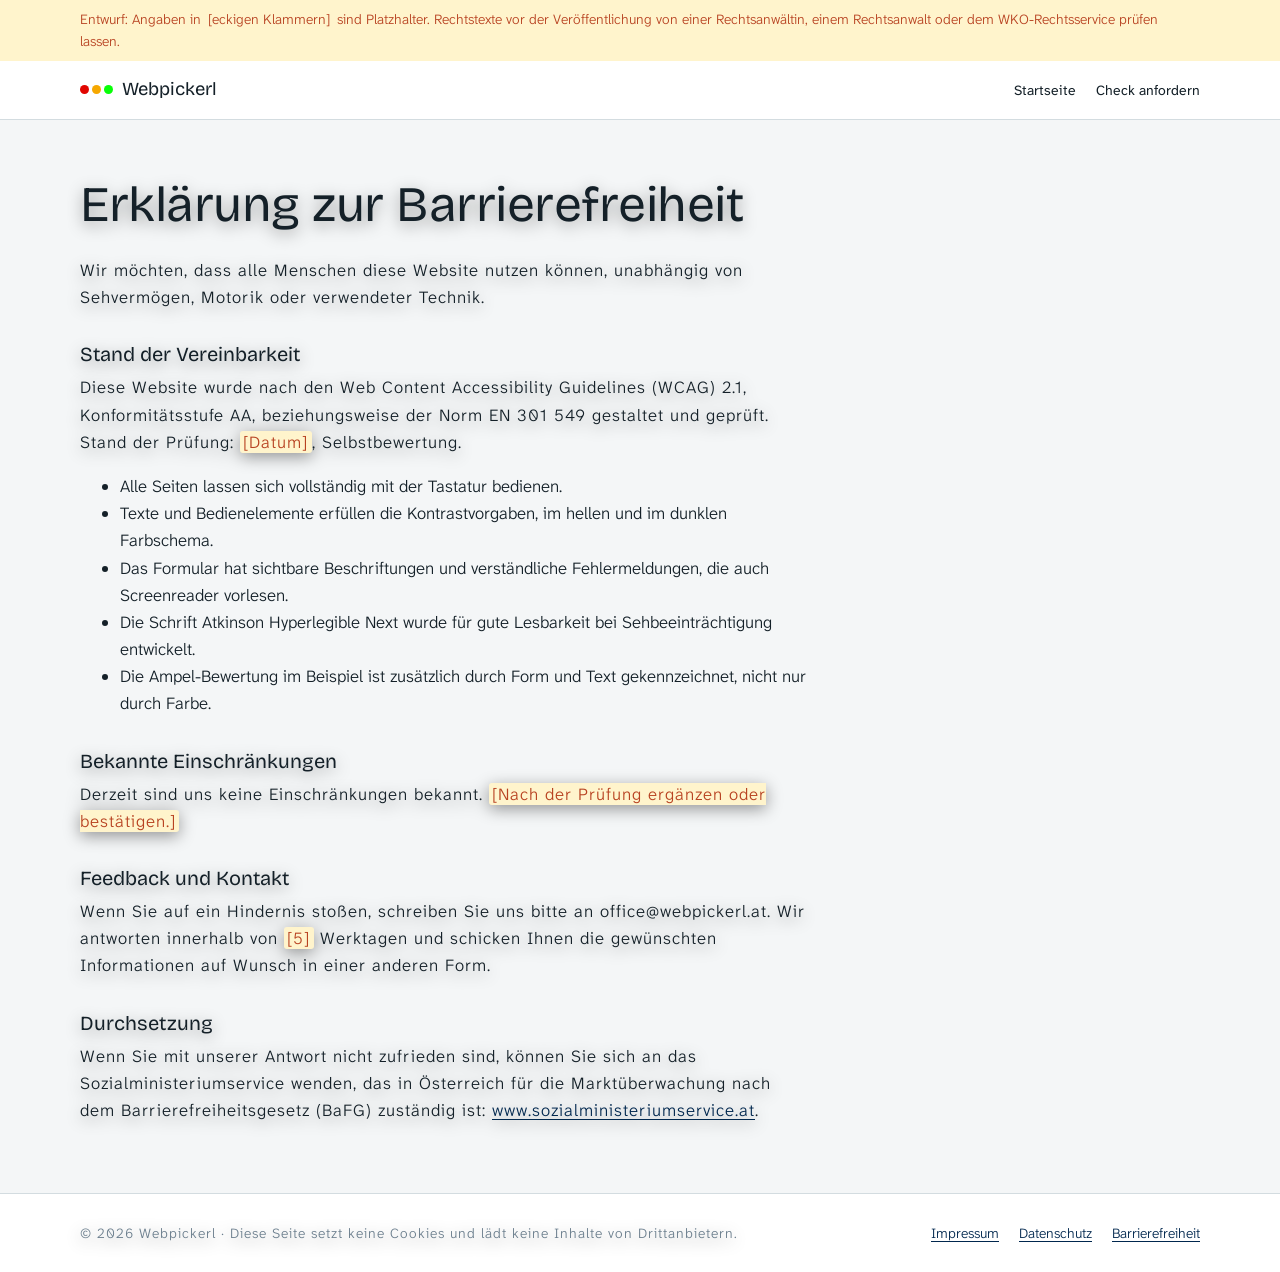
==== commit f7a8215e: "Add site icons, logo, text shadow and paragraph tracking - tools/build_icons.py generates favicon.sv" ====
--- a/barrierefreiheit.html
+++ b/barrierefreiheit.html
@@ -7,6 +7,9 @@
 <meta name="robots" content="noindex, follow">
 <meta name="color-scheme" content="light dark">
 <link rel="stylesheet" href="assets/styles.css">
+<link rel="icon" href="favicon.ico" sizes="32x32">
+<link rel="icon" href="assets/favicon.svg" type="image/svg+xml">
+<link rel="apple-touch-icon" href="assets/apple-touch-icon.png">
 </head>
 <body>
 <a class="skip" href="#inhalt">Zum Inhalt springen</a>
--- a/assets/styles.css
+++ b/assets/styles.css
@@ -4,21 +4,24 @@
 
 @font-face {
   font-family: 'Atkinson Hyperlegible Next';
-  src: url('fonts/atkinson-hyperlegible-next-latin-300-normal.woff2') format('woff2');
+  src: url('fonts/atkinson-hyperlegible-next-latin-300-normal.woff2')
+    format('woff2');
   font-weight: 300;
   font-style: normal;
   font-display: swap;
 }
 @font-face {
   font-family: 'Atkinson Hyperlegible Next';
-  src: url('fonts/atkinson-hyperlegible-next-latin-300-italic.woff2') format('woff2');
+  src: url('fonts/atkinson-hyperlegible-next-latin-300-italic.woff2')
+    format('woff2');
   font-weight: 300;
   font-style: italic;
   font-display: swap;
 }
 @font-face {
   font-family: 'Atkinson Hyperlegible Next';
-  src: url('fonts/atkinson-hyperlegible-next-latin-400-normal.woff2') format('woff2');
+  src: url('fonts/atkinson-hyperlegible-next-latin-400-normal.woff2')
+    format('woff2');
   font-weight: 400;
   font-style: normal;
   font-display: swap;
@@ -50,7 +53,8 @@
 
   --font-display: 'Bricolage Grotesque', 'Segoe UI', system-ui, sans-serif;
   --font-body:
-    'Atkinson Hyperlegible Next', 'Segoe UI', system-ui, -apple-system, sans-serif;
+    'Atkinson Hyperlegible Next', 'Segoe UI', system-ui, -apple-system,
+    sans-serif;
   --font-mono:
     ui-monospace, 'Cascadia Mono', Consolas, 'DejaVu Sans Mono', monospace;
 
@@ -59,6 +63,9 @@
   --step-1: 1.25rem;
   --step-2: 1.6rem;
   --step-3: clamp(2rem, 1.4rem + 2.6vw, 3.1rem);
+
+  --text-shadow: drop-shadow(0px 4px 8px rgba(0, 0, 0, 0.4));
+  --text-tracking: 1px;
 
   --radius: 6px;
   --measure: 66ch;
@@ -143,6 +150,7 @@
   line-height: 1.15;
   text-wrap: balance;
   margin: 0;
+  filter: var(--text-shadow);
 }
 h1 {
   font-size: var(--step-3);
@@ -159,6 +167,8 @@
 }
 p {
   margin: 0;
+  filter: var(--text-shadow);
+  letter-spacing: var(--text-tracking);
 }
 
 .wrap {
@@ -550,6 +560,7 @@
   font-family: var(--font-mono);
   font-size: 0.8rem;
   color: var(--muted);
+  letter-spacing: 1px;
 }
 
 /* PHP alert */
@@ -620,15 +631,14 @@
 }
 .tier {
   border-top: 4px solid var(--line);
+  border-top-color: var(--accent);
   padding-top: 1rem;
   display: grid;
   gap: 0.7rem;
   align-content: start;
   min-width: 0;
 }
-.tier:nth-child(2) {
-  border-top-color: var(--accent);
-}
+
 .tier .claim {
   font-style: italic;
   color: var(--muted);
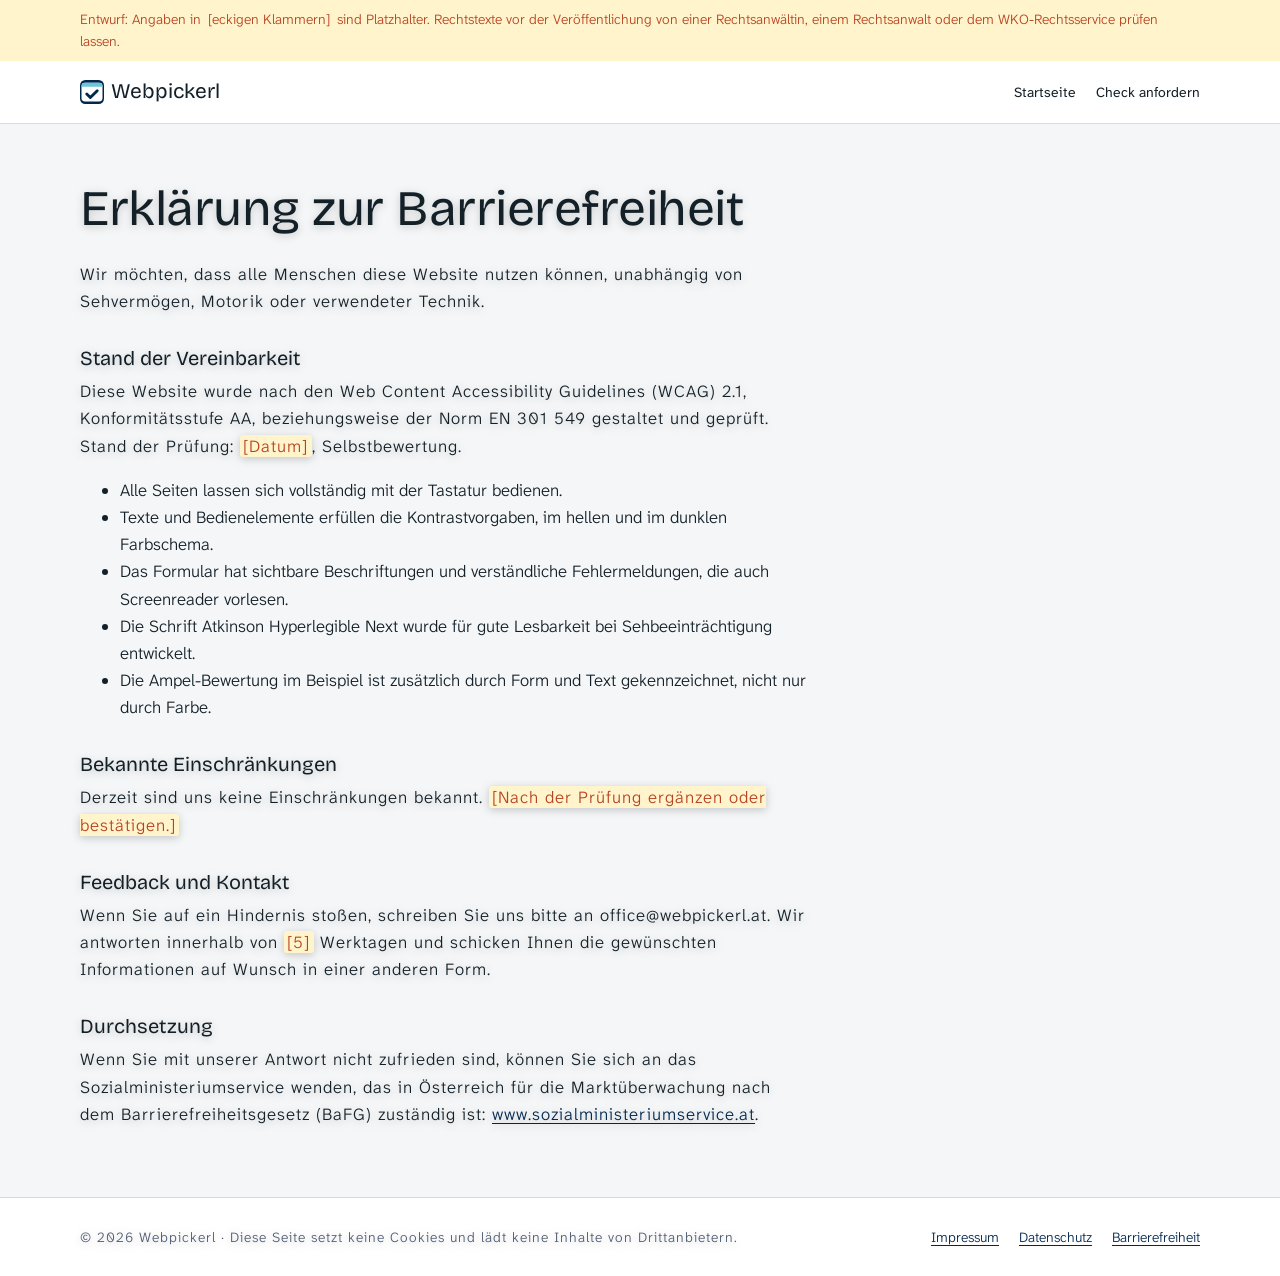
==== commit 22e45054: "Header logo, darker secondary text, softer text shadow - Replace the three header dots with the tile" ====
--- a/barrierefreiheit.html
+++ b/barrierefreiheit.html
@@ -19,7 +19,7 @@
 
 <header class="site-header">
   <div class="wrap">
-    <a class="brand" href="index.html"><span class="brand-mark" aria-hidden="true"><i></i><i></i><i></i></span>Webpickerl</a>
+    <a class="brand" href="index.html"><img class="brand-mark" src="assets/favicon.svg" alt="" width="32" height="32">Webpickerl</a>
     <nav class="site-nav" aria-label="Hauptnavigation">
       <ul>
         <li><a href="index.html">Startseite</a></li>
--- a/assets/styles.css
+++ b/assets/styles.css
@@ -38,7 +38,7 @@
   --bg: #f4f6f7;
   --surface: #ffffff;
   --ink: #142028;
-  --muted: #6b7e8d;
+  --muted: #4f5c73;
   --line: #d3dce0;
   --accent: #00274e;
   --accent-ink: #ffffff;
@@ -64,7 +64,7 @@
   --step-2: 1.6rem;
   --step-3: clamp(2rem, 1.4rem + 2.6vw, 3.1rem);
 
-  --text-shadow: drop-shadow(0px 4px 8px rgba(0, 0, 0, 0.4));
+  --text-shadow: drop-shadow(0px 2px 4px rgba(0, 0, 0, 0.2));
   --text-tracking: 1px;
 
   --radius: 6px;
@@ -76,7 +76,7 @@
     --bg: #0f171c;
     --surface: #16222a;
     --ink: #eaeffc;
-    --muted: #adb6c6;
+    --muted: #d0d5de;
     --line: #2b3b44;
     --accent: #6cc6d9;
     --accent-ink: #0b1a20;
@@ -95,7 +95,7 @@
   --bg: #0f171c;
   --surface: #16222a;
   --ink: #eaeffc;
-  --muted: #adb6c6;
+  --muted: #d0d5de;
   --line: #2b3b44;
   --accent: #6cc6d9;
   --accent-ink: #0b1a20;
@@ -223,31 +223,18 @@
 .brand {
   font-family: var(--font-display);
   font-weight: 400;
-  font-size: 1.15rem;
+  font-size: 1.3rem;
   color: var(--ink);
   text-decoration: none;
   display: inline-flex;
   align-items: center;
-  gap: 0.55rem;
-}
+  gap: 0.33em;
+}
+/* Same proportions as assets/logo.svg: tile height = cap height / 0.5625 */
 .brand-mark {
-  display: inline-flex;
-  gap: 3px;
-}
-.brand-mark i {
-  width: 9px;
-  height: 9px;
-  border-radius: 50%;
+  width: 1.17em;
+  height: 1.17em;
   display: block;
-}
-.brand-mark i:nth-child(1) {
-  background: var(--bad);
-}
-.brand-mark i:nth-child(2) {
-  background: var(--warn-dot);
-}
-.brand-mark i:nth-child(3) {
-  background: var(--ok);
 }
 .site-nav ul {
   list-style: none;
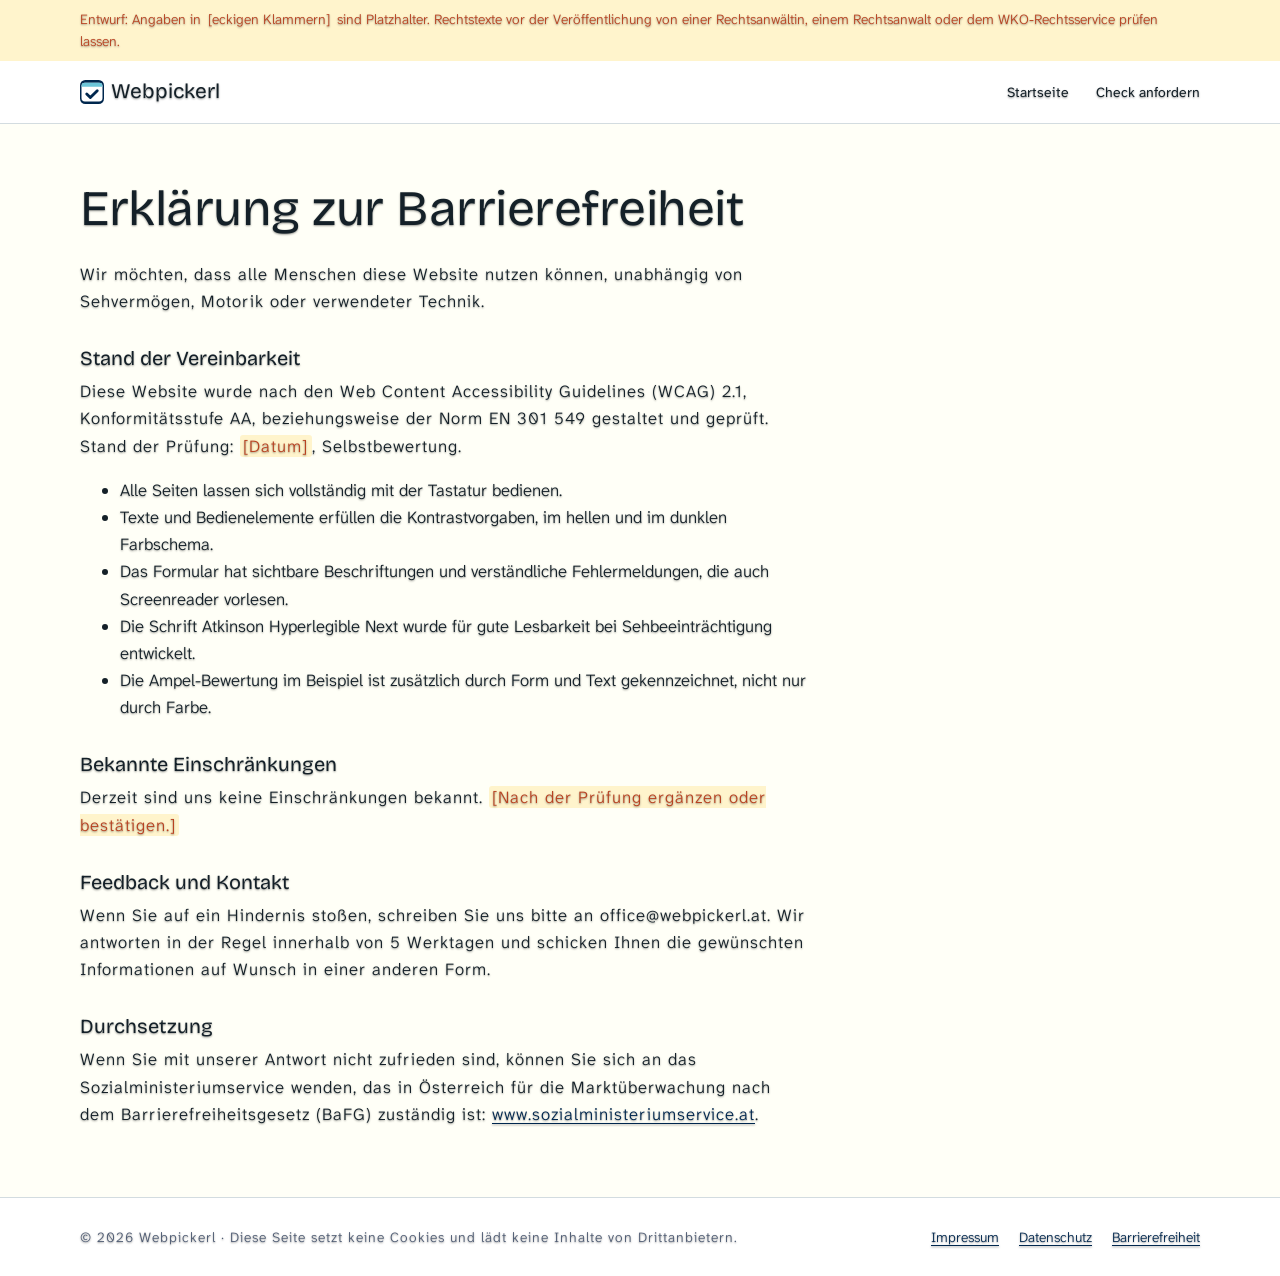
==== commit 2a78a8ed: "Prices from €600, Kleinunternehmer VAT note, "in der Regel" 5 working days Packages now start at € 6" ====
--- a/barrierefreiheit.html
+++ b/barrierefreiheit.html
@@ -48,7 +48,7 @@
     <p>Derzeit sind uns keine Einschränkungen bekannt. <span class="ph">[Nach der Prüfung ergänzen oder bestätigen.]</span></p>
 
     <h2>Feedback und Kontakt</h2>
-    <p>Wenn Sie auf ein Hindernis stoßen, schreiben Sie uns bitte an office@webpickerl.at. Wir antworten innerhalb von <span class="ph">[5]</span> Werktagen und schicken Ihnen die gewünschten Informationen auf Wunsch in einer anderen Form.</p>
+    <p>Wenn Sie auf ein Hindernis stoßen, schreiben Sie uns bitte an office@webpickerl.at. Wir antworten in der Regel innerhalb von 5 Werktagen und schicken Ihnen die gewünschten Informationen auf Wunsch in einer anderen Form.</p>
 
     <h2>Durchsetzung</h2>
     <p>Wenn Sie mit unserer Antwort nicht zufrieden sind, können Sie sich an das Sozialministeriumservice wenden, das in Österreich für die Marktüberwachung nach dem Barrierefreiheitsgesetz (BaFG) zuständig ist: <a href="https://www.sozialministeriumservice.at" rel="noopener">www.sozialministeriumservice.at</a>.</p>
--- a/assets/styles.css
+++ b/assets/styles.css
@@ -35,7 +35,7 @@
 }
 
 :root {
-  --bg: #f4f6f7;
+  --bg: #fffff7;
   --surface: #ffffff;
   --ink: #142028;
   --muted: #4f5c73;
@@ -43,6 +43,8 @@
   --accent: #00274e;
   --accent-ink: #ffffff;
   --accent-soft: #ebf5ff;
+  --accent-hover: #004489;
+  --nav-hover-bg: #c4e1ff;
   --ok: #08ff08;
   --warn: #ee5522;
   --warn-dot: #f6a800;
@@ -64,8 +66,8 @@
   --step-2: 1.6rem;
   --step-3: clamp(2rem, 1.4rem + 2.6vw, 3.1rem);
 
-  --text-shadow: drop-shadow(0px 2px 4px rgba(0, 0, 0, 0.2));
   --text-tracking: 1px;
+  --text-shadow: 0px 1px 2px rgba(0, 0, 0, 0.4);
 
   --radius: 6px;
   --measure: 66ch;
@@ -81,6 +83,8 @@
     --accent: #6cc6d9;
     --accent-ink: #0b1a20;
     --accent-soft: #00274e;
+    --accent-hover: #8cdce5;
+    --nav-hover-bg: #00274e;
     --ok: #08ff08;
     --warn: #f6a800;
     --warn-dot: #f6a800;
@@ -100,6 +104,8 @@
   --accent: #6cc6d9;
   --accent-ink: #0b1a20;
   --accent-soft: #00274e;
+  --accent-hover: #8cdce5;
+  --nav-hover-bg: #00274e;
   --ok: #08ff08;
   --warn: #f6a800;
   --warn-dot: #f6a800;
@@ -126,6 +132,7 @@
   font-size: var(--step-0);
   font-weight: 300;
   line-height: 1.6;
+  text-shadow: var(--text-shadow);
 }
 img,
 svg {
@@ -150,7 +157,6 @@
   line-height: 1.15;
   text-wrap: balance;
   margin: 0;
-  filter: var(--text-shadow);
 }
 h1 {
   font-size: var(--step-3);
@@ -167,7 +173,6 @@
 }
 p {
   margin: 0;
-  filter: var(--text-shadow);
   letter-spacing: var(--text-tracking);
 }
 
@@ -236,23 +241,31 @@
   height: 1.17em;
   display: block;
 }
+/* Links carry their own padding for the hover pill; the negative margin
+   keeps the text aligned with the page edges. */
 .site-nav ul {
   list-style: none;
-  margin: 0;
+  margin: 0 -0.6rem;
   padding: 0;
   display: flex;
   flex-wrap: wrap;
-  gap: 0.25rem 1.25rem;
+  gap: 0.25rem 0.5rem;
 }
 .site-nav a {
+  display: block;
+  padding: 0.3rem 0.6rem;
+  border-radius: 999px;
   color: var(--ink);
   text-decoration: none;
   font-weight: 400;
   font-size: var(--step--1);
+  transition:
+    color 0.2s ease,
+    background-color 0.2s ease;
 }
 .site-nav a:hover {
-  color: var(--accent);
-  text-decoration: underline;
+  color: var(--accent-hover);
+  background: var(--nav-hover-bg);
 }
 
 /* Buttons */
@@ -270,14 +283,31 @@
   font: 400 var(--step-0)/1.2 var(--font-body);
   text-decoration: none;
   cursor: pointer;
+  transition:
+    background-color 0.2s ease,
+    border-color 0.2s ease,
+    color 0.2s ease,
+    box-shadow 0.2s ease,
+    transform 0.2s ease;
 }
 .btn:hover {
-  filter: brightness(1.08);
+  background: var(--accent-hover);
+  border-color: var(--accent-hover);
   text-decoration: none;
+  transform: translateY(-1px);
+  box-shadow: 0 4px 12px rgba(0, 0, 0, 0.18);
+}
+.btn:active {
+  transform: translateY(0);
+  box-shadow: none;
 }
 .btn-ghost {
   background: transparent;
   color: var(--accent);
+}
+.btn-ghost:hover {
+  background: var(--accent-soft);
+  border-color: var(--accent);
 }
 
 /* Sections */
@@ -429,6 +459,64 @@
 .verdict.ok {
   color: var(--ok);
 }
+/* Report "runs" a check on load: each row's light and verdict switch on in turn.
+   The base styles are the finished state, so without animation nothing is hidden. */
+.report-head {
+  position: relative;
+}
+.report-head::after {
+  content: '';
+  position: absolute;
+  left: 0;
+  bottom: -1px;
+  height: 2px;
+  width: 100%;
+  background: var(--accent);
+  transform-origin: left;
+  transform: scaleX(0);
+  animation: scan-progress 3.2s ease-in-out 0.3s both;
+}
+.report li {
+  animation: scan-row 0.5s ease-out both;
+}
+.report li .dot {
+  animation: scan-dot 0.35s cubic-bezier(0.3, 1.6, 0.6, 1) both;
+}
+.report li .verdict {
+  animation: scan-fade 0.3s ease-out both;
+}
+.report li:nth-child(1) { --scan: 0.4s; }
+.report li:nth-child(2) { --scan: 0.75s; }
+.report li:nth-child(3) { --scan: 1.1s; }
+.report li:nth-child(4) { --scan: 1.45s; }
+.report li:nth-child(5) { --scan: 1.8s; }
+.report li:nth-child(6) { --scan: 2.15s; }
+.report li:nth-child(7) { --scan: 2.5s; }
+.report li:nth-child(8) { --scan: 2.85s; }
+.report li {
+  animation-delay: var(--scan, 0s);
+}
+.report li .dot {
+  animation-delay: calc(var(--scan, 0s) + 0.2s);
+}
+.report li .verdict {
+  animation-delay: calc(var(--scan, 0s) + 0.3s);
+}
+@keyframes scan-progress {
+  0% { transform: scaleX(0); opacity: 1; }
+  90% { transform: scaleX(1); opacity: 1; }
+  100% { transform: scaleX(1); opacity: 0; }
+}
+@keyframes scan-row {
+  40% { background: var(--accent-soft); }
+}
+@keyframes scan-dot {
+  from { transform: scale(0); opacity: 0; }
+}
+@keyframes scan-fade {
+  from { opacity: 0; transform: translateX(-0.3rem); }
+}
+
 .report-foot {
   padding: 0.7rem 1.1rem 1rem;
   border-top: 1px solid var(--line);
@@ -577,6 +665,20 @@
 .alert dd {
   margin: 0;
   color: var(--muted);
+}
+.countdown {
+  display: inline-block;
+  margin-left: 0.3em;
+  padding: 0 0.45em;
+  border-radius: 3px;
+  background: var(--bad);
+  color: var(--surface);
+  font-variant-numeric: tabular-nums;
+  white-space: nowrap;
+  text-shadow: none;
+}
+.countdown[hidden] {
+  display: none;
 }
 
 /* Steps */
@@ -674,6 +776,12 @@
 .field {
   display: grid;
   gap: 0.3rem;
+}
+.form-actions {
+  display: flex;
+  flex-wrap: wrap;
+  justify-content: flex-end;
+  gap: 0.75rem;
 }
 .row {
   display: grid;
@@ -894,4 +1002,46 @@
   html {
     scroll-behavior: smooth;
   }
-}
+
+  /* Smooth cross-fade between pages; the header stays in place */
+  @view-transition {
+    navigation: auto;
+  }
+  .site-header {
+    view-transition-name: site-header;
+  }
+}
+
+/* Content eases in while it scrolls into view. Scroll-driven, no JavaScript;
+   browsers without support show everything as it is. */
+@supports (animation-timeline: view()) {
+  @media (prefers-reduced-motion: no-preference) {
+    main section:not(.hero) .section-head,
+    .areas > li,
+    .steps > li,
+    .tier,
+    .faq details {
+      animation: reveal linear both;
+      animation-timeline: view();
+      animation-range: entry 0% entry 70%;
+    }
+    .areas > li:nth-child(even),
+    .steps > li:nth-child(2),
+    .tier:nth-child(2) {
+      animation-range: entry 10% entry 80%;
+    }
+    .steps > li:nth-child(3),
+    .tier:nth-child(3) {
+      animation-range: entry 20% entry 90%;
+    }
+    .steps > li:nth-child(4) {
+      animation-range: entry 30% entry 100%;
+    }
+  }
+}
+@keyframes reveal {
+  from {
+    opacity: 0;
+    transform: translateY(1.5rem);
+  }
+}
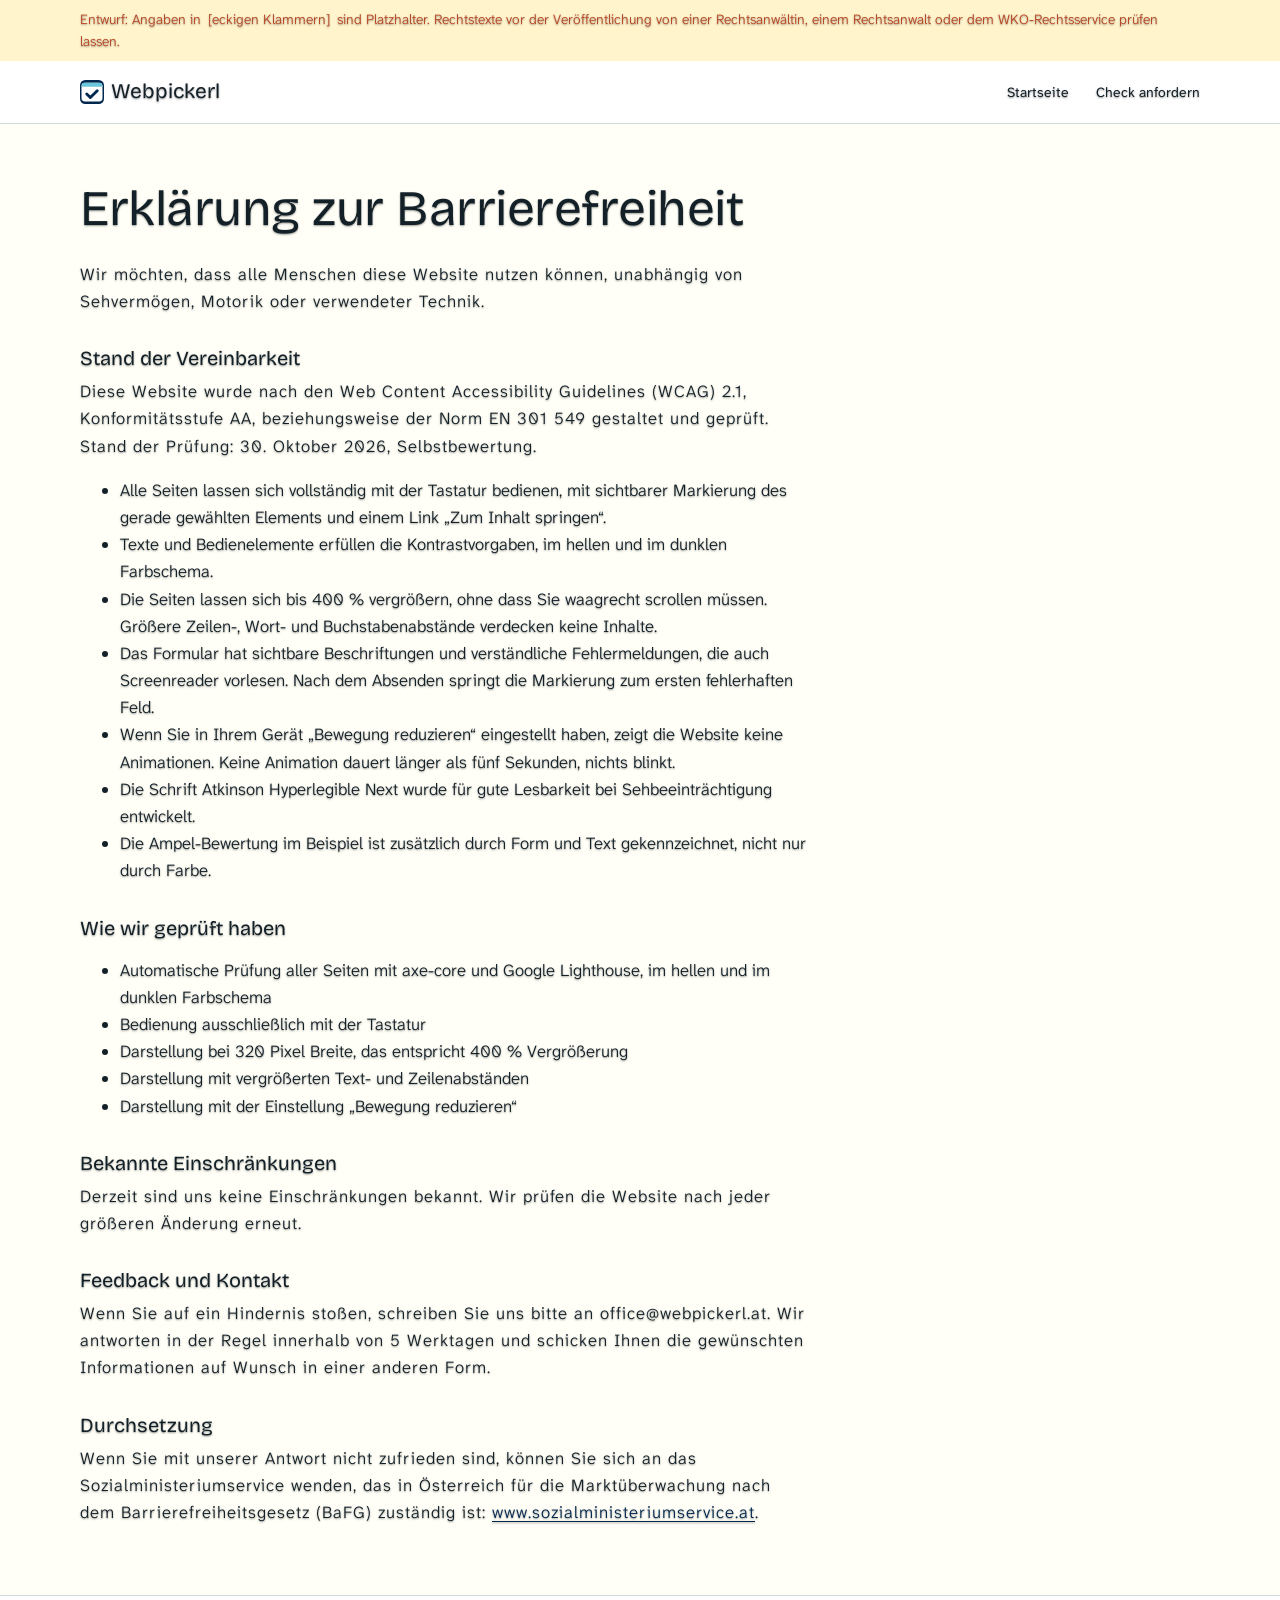
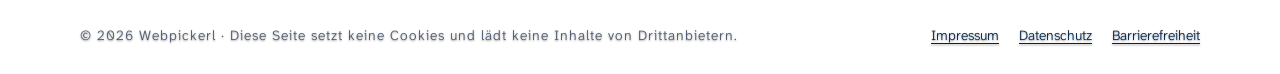
==== commit 341e4273: "WCAG 2.1 AA fixes and accessibility statement - Light theme: darker green and orange verdict text (5" ====
--- a/barrierefreiheit.html
+++ b/barrierefreiheit.html
@@ -35,17 +35,28 @@
     <p>Wir möchten, dass alle Menschen diese Website nutzen können, unabhängig von Sehvermögen, Motorik oder verwendeter Technik.</p>
 
     <h2>Stand der Vereinbarkeit</h2>
-    <p>Diese Website wurde nach den Web Content Accessibility Guidelines (WCAG) 2.1, Konformitätsstufe AA, beziehungsweise der Norm EN 301 549 gestaltet und geprüft. Stand der Prüfung: <span class="ph">[Datum]</span>, Selbstbewertung.</p>
+    <p>Diese Website wurde nach den Web Content Accessibility Guidelines (WCAG) 2.1, Konformitätsstufe AA, beziehungsweise der Norm EN 301 549 gestaltet und geprüft. Stand der Prüfung: 30. Oktober 2026, Selbstbewertung.</p>
     <ul>
-      <li>Alle Seiten lassen sich vollständig mit der Tastatur bedienen.</li>
+      <li>Alle Seiten lassen sich vollständig mit der Tastatur bedienen, mit sichtbarer Markierung des gerade gewählten Elements und einem Link „Zum Inhalt springen“.</li>
       <li>Texte und Bedienelemente erfüllen die Kontrastvorgaben, im hellen und im dunklen Farbschema.</li>
-      <li>Das Formular hat sichtbare Beschriftungen und verständliche Fehlermeldungen, die auch Screenreader vorlesen.</li>
+      <li>Die Seiten lassen sich bis 400 % vergrößern, ohne dass Sie waagrecht scrollen müssen. Größere Zeilen-, Wort- und Buchstabenabstände verdecken keine Inhalte.</li>
+      <li>Das Formular hat sichtbare Beschriftungen und verständliche Fehlermeldungen, die auch Screenreader vorlesen. Nach dem Absenden springt die Markierung zum ersten fehlerhaften Feld.</li>
+      <li>Wenn Sie in Ihrem Gerät „Bewegung reduzieren“ eingestellt haben, zeigt die Website keine Animationen. Keine Animation dauert länger als fünf Sekunden, nichts blinkt.</li>
       <li>Die Schrift Atkinson Hyperlegible Next wurde für gute Lesbarkeit bei Sehbeeinträchtigung entwickelt.</li>
       <li>Die Ampel-Bewertung im Beispiel ist zusätzlich durch Form und Text gekennzeichnet, nicht nur durch Farbe.</li>
     </ul>
 
+    <h2>Wie wir geprüft haben</h2>
+    <ul>
+      <li>Automatische Prüfung aller Seiten mit axe-core und Google Lighthouse, im hellen und im dunklen Farbschema</li>
+      <li>Bedienung ausschließlich mit der Tastatur</li>
+      <li>Darstellung bei 320 Pixel Breite, das entspricht 400 % Vergrößerung</li>
+      <li>Darstellung mit vergrößerten Text- und Zeilenabständen</li>
+      <li>Darstellung mit der Einstellung „Bewegung reduzieren“</li>
+    </ul>
+
     <h2>Bekannte Einschränkungen</h2>
-    <p>Derzeit sind uns keine Einschränkungen bekannt. <span class="ph">[Nach der Prüfung ergänzen oder bestätigen.]</span></p>
+    <p>Derzeit sind uns keine Einschränkungen bekannt. Wir prüfen die Website nach jeder größeren Änderung erneut.</p>
 
     <h2>Feedback und Kontakt</h2>
     <p>Wenn Sie auf ein Hindernis stoßen, schreiben Sie uns bitte an office@webpickerl.at. Wir antworten in der Regel innerhalb von 5 Werktagen und schicken Ihnen die gewünschten Informationen auf Wunsch in einer anderen Form.</p>
--- a/assets/styles.css
+++ b/assets/styles.css
@@ -45,8 +45,8 @@
   --accent-soft: #ebf5ff;
   --accent-hover: #004489;
   --nav-hover-bg: #c4e1ff;
-  --ok: #08ff08;
-  --warn: #ee5522;
+  --ok: #0a7a2a;
+  --warn: #c2410c;
   --warn-dot: #f6a800;
   --bad: #e10600;
   --focus: #f6a800;
@@ -156,6 +156,9 @@
   font-family: var(--font-display);
   line-height: 1.15;
   text-wrap: balance;
+  /* long German compounds ("Datenschutzerklärung") must not overflow at 320px */
+  overflow-wrap: break-word;
+  hyphens: auto;
   margin: 0;
 }
 h1 {
@@ -421,6 +424,8 @@
 }
 .report .area {
   font-weight: 400;
+  overflow-wrap: anywhere;
+  hyphens: auto;
 }
 .report .finding {
   display: block;
@@ -666,6 +671,11 @@
   margin: 0;
   color: var(--muted);
 }
+.alert dt,
+.alert dd {
+  overflow-wrap: anywhere;
+  hyphens: auto;
+}
 .countdown {
   display: inline-block;
   margin-left: 0.3em;
@@ -674,7 +684,6 @@
   background: var(--bad);
   color: var(--surface);
   font-variant-numeric: tabular-nums;
-  white-space: nowrap;
   text-shadow: none;
 }
 .countdown[hidden] {
@@ -941,6 +950,9 @@
   font-size: var(--step-1);
   margin-top: 2rem;
   margin-bottom: 0.5rem;
+}
+.legal a {
+  overflow-wrap: anywhere;
 }
 .legal p,
 .legal ul,
